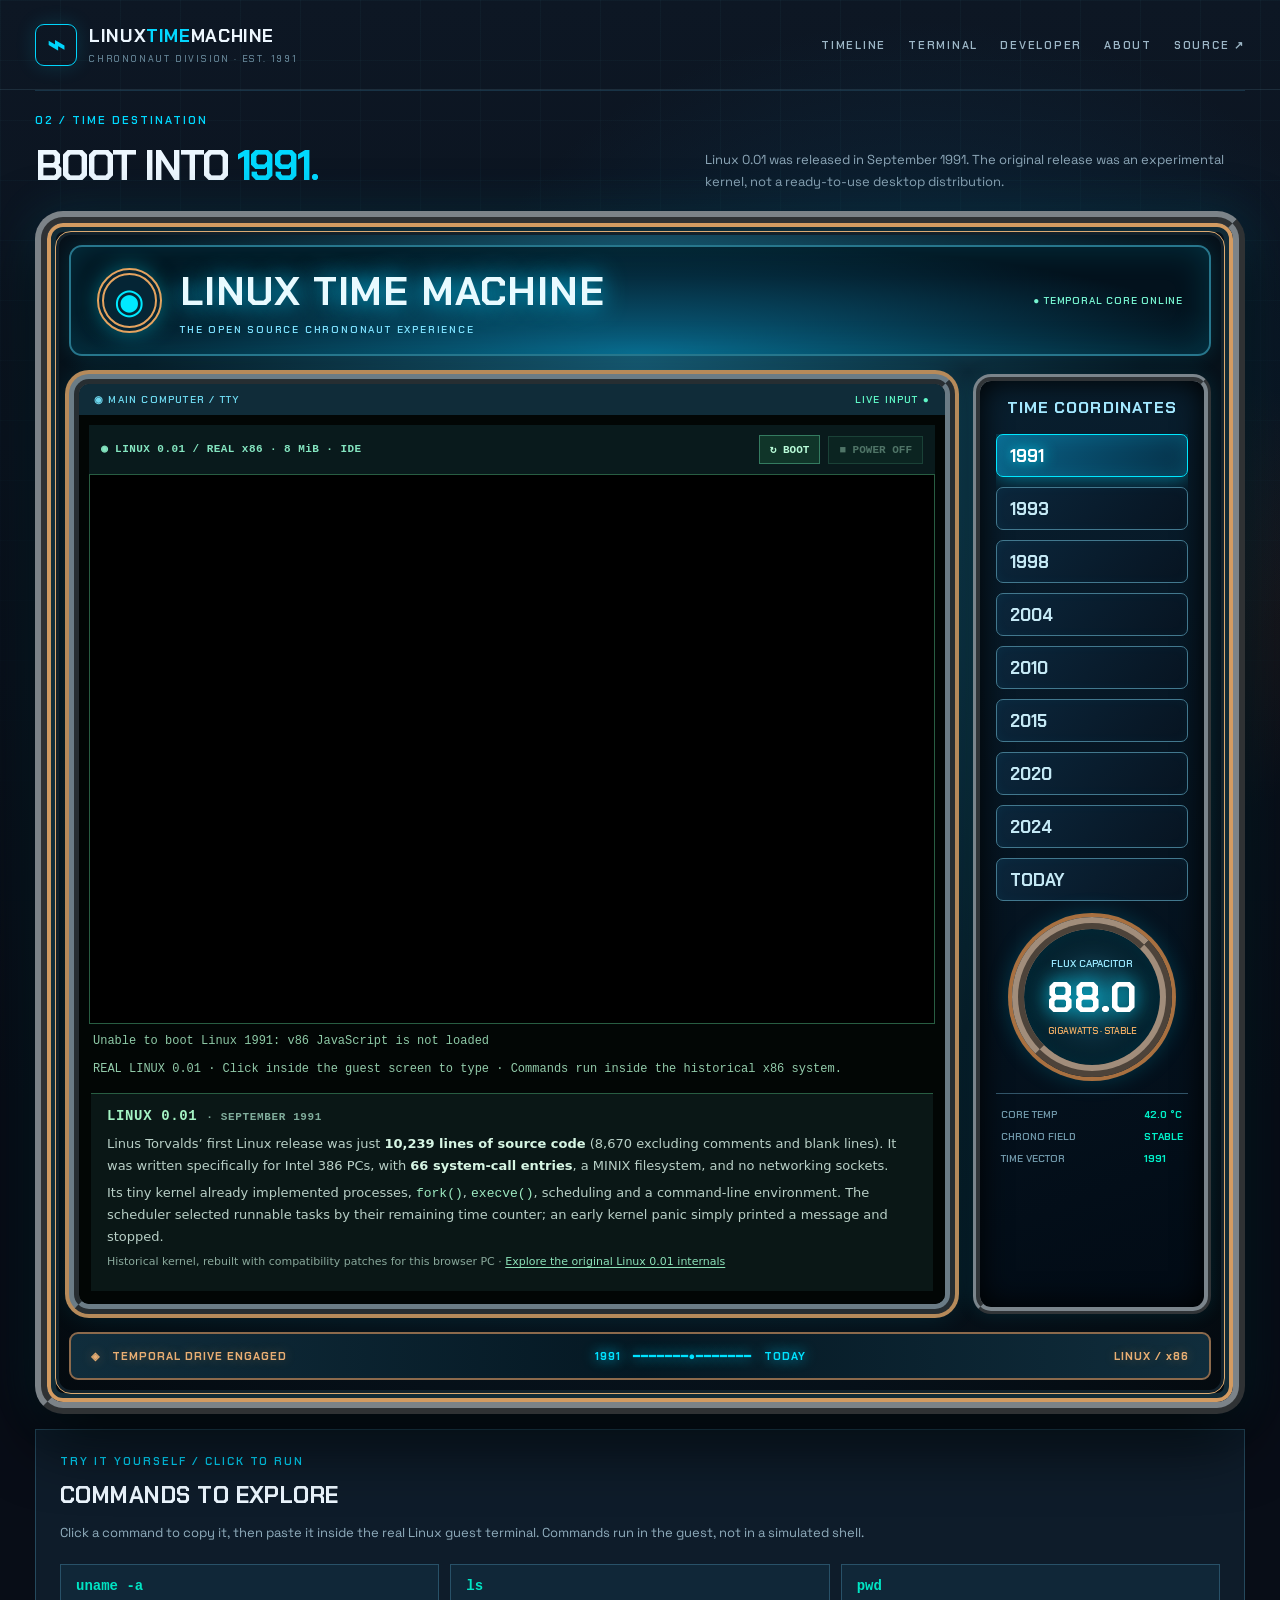
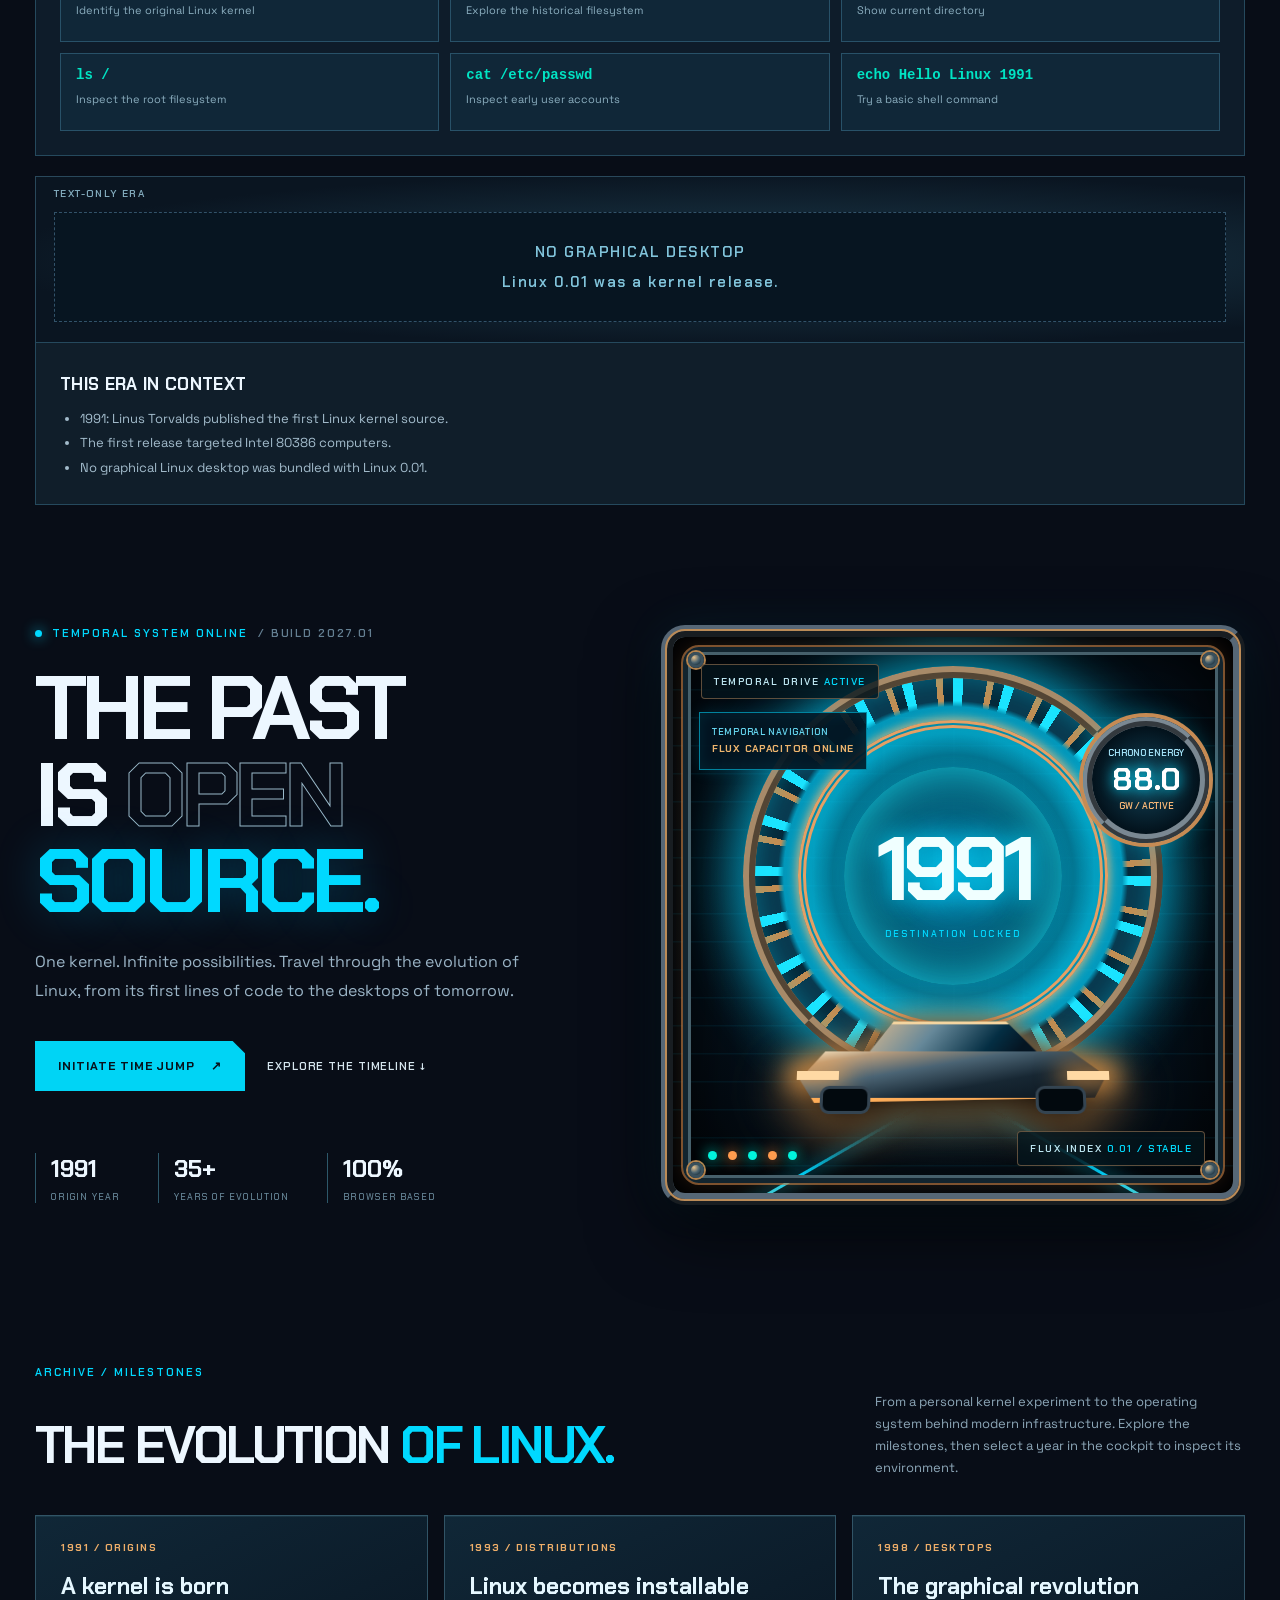
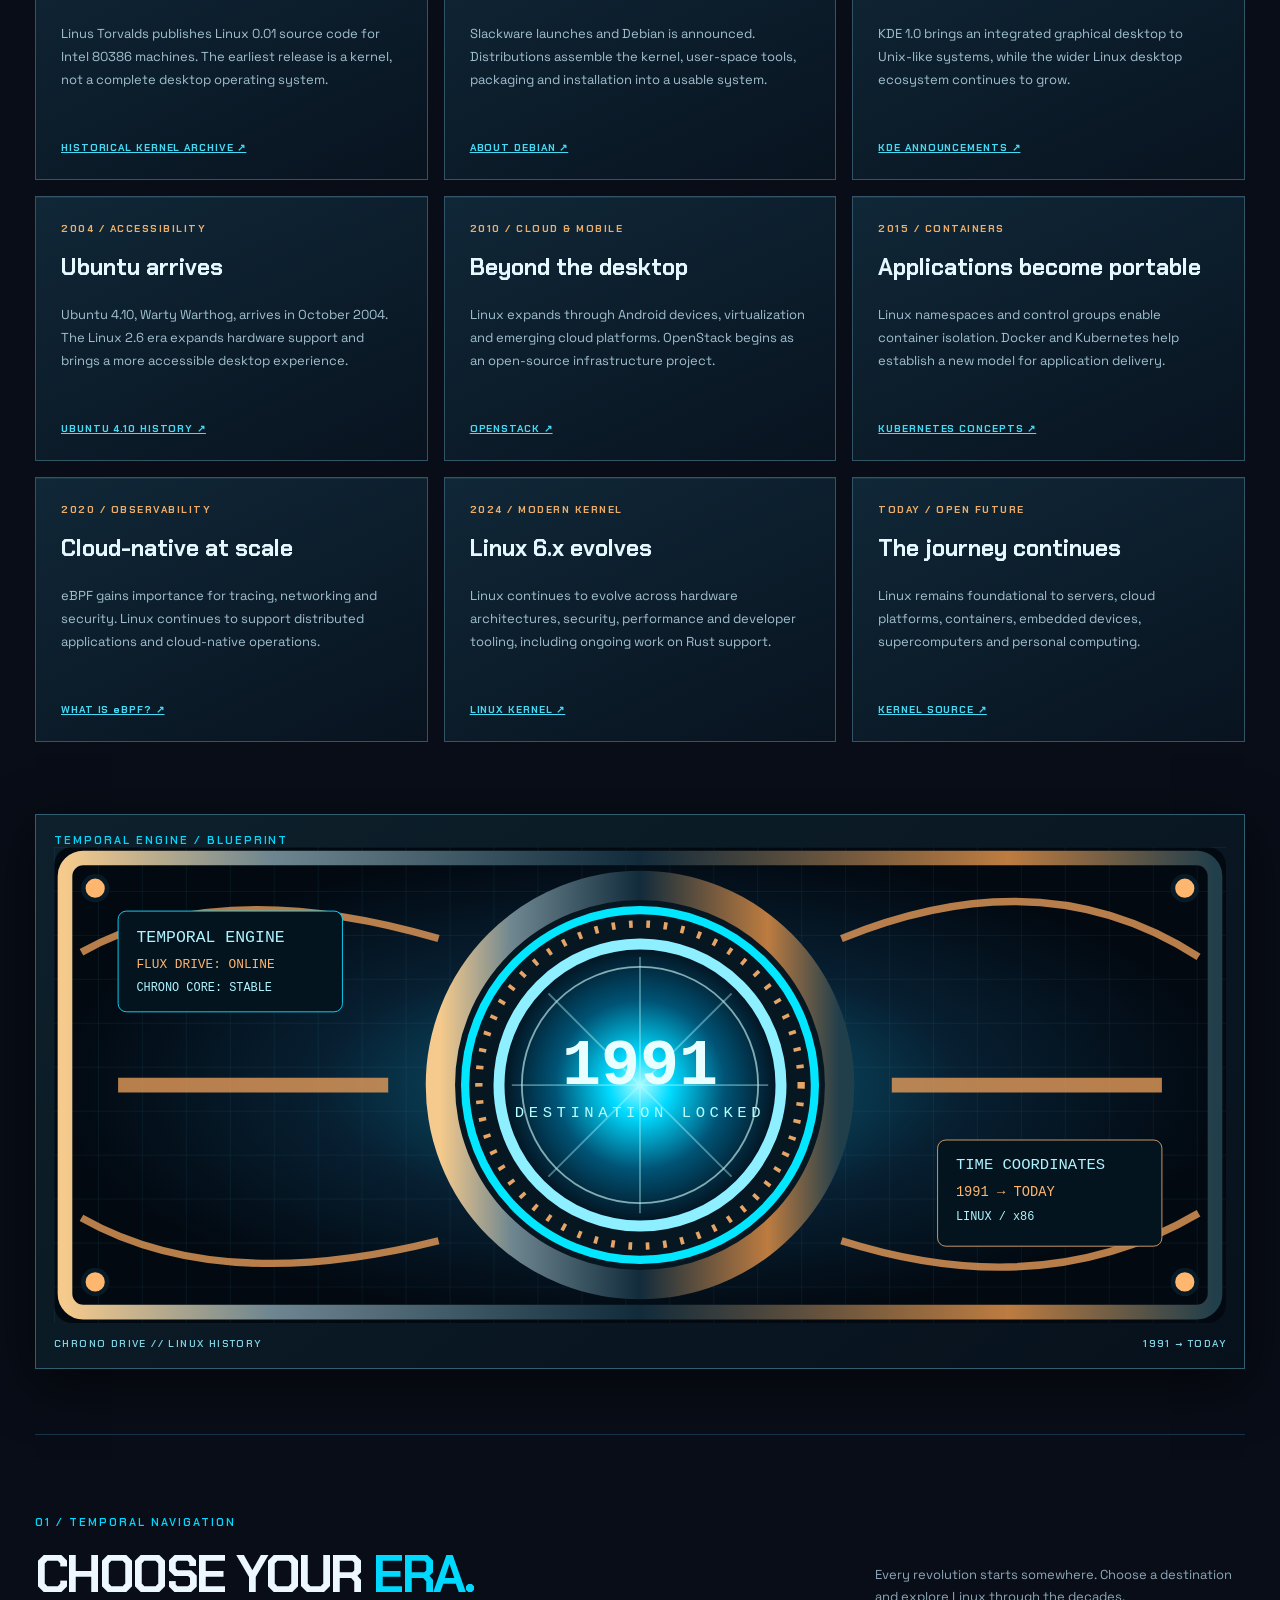
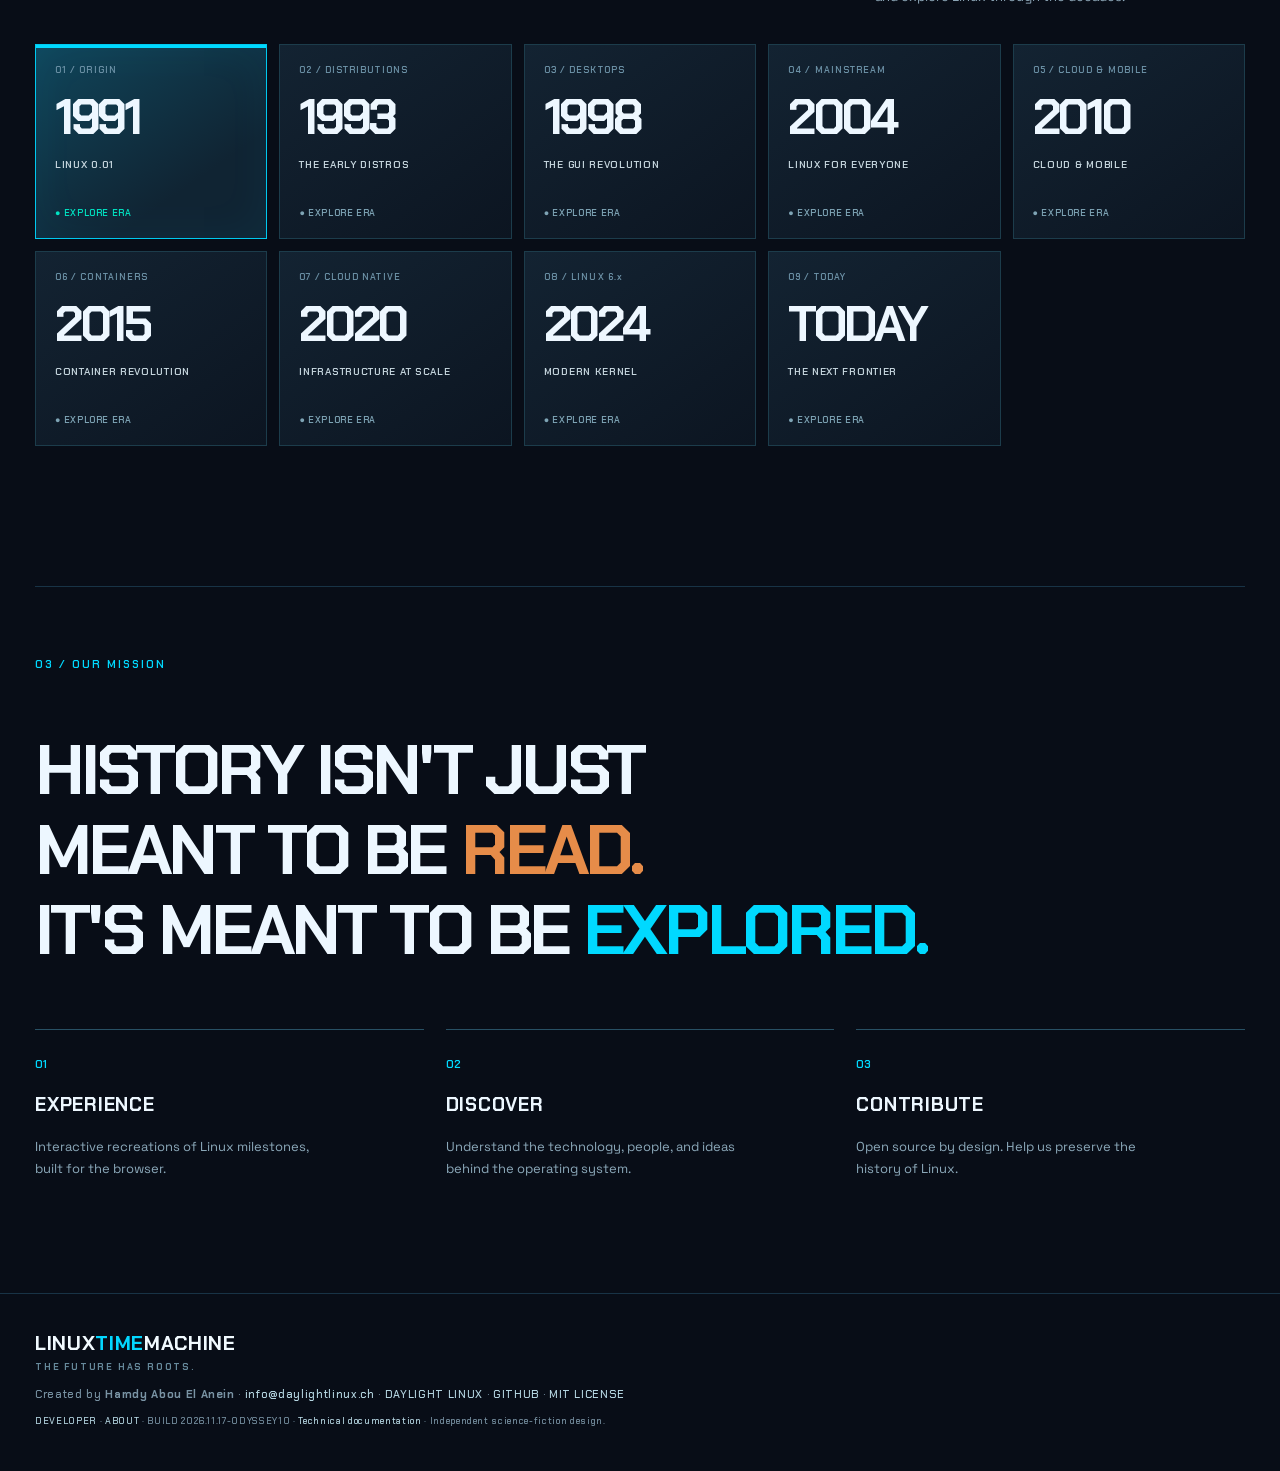
==== index.html @ 836715b8 "chore: invalidate cached v86 Ubuntu 2004 loader" ====
<!doctype html>
<html lang="en">
<head>
<meta charset="UTF-8"><meta name="viewport" content="width=device-width,initial-scale=1">
<meta name="theme-color" content="#080d17">
<meta name="description" content="Linux Time Machine: travel from 1991 to the future of Linux. An interactive retro-futuristic journey through Linux history, directly in your browser.">
<meta property="og:title" content="Linux Time Machine — Rewrite the Timeline">
<meta property="og:description" content="Set your coordinates to 1991. Explore the birth of Linux in an interactive time-travel experience.">
<meta property="og:type" content="website"><meta property="og:url" content="https://linuxtimemachine.org/">
<title>Linux Time Machine — Rewrite the Timeline</title>
<link rel="stylesheet" href="/style.css?v=20261118-kernelfacts1">
</head>
<body>
<div class="ambient" aria-hidden="true"></div>
<header class="site-header"><a class="brand" href="/" aria-label="Linux Time Machine home"><span class="brand-icon">⌁</span><span>LINUX<span class="brand-highlight">TIME</span>MACHINE<small>CHRONONAUT DIVISION · EST. 1991</small></span></a><nav class="header-links"><a href="#timeline">TIMELINE</a><a href="#terminal-section">TERMINAL</a><a href="/developer.html">DEVELOPER</a><a href="/about.html">ABOUT</a><a href="https://github.com/hamdyaea/linux-time-machine" target="_blank" rel="noopener noreferrer">SOURCE ↗</a></nav></header>
<main>
<section class="console-section console-featured" id="terminal-section" aria-labelledby="console-title"><div class="section-kicker">02 / TIME DESTINATION</div><div class="section-heading"><h2 id="console-title">BOOT INTO <em>1991.</em></h2><p id="console-description">Step into the earliest chapter of Linux. Explore the command line and learn how it all began.</p></div>
<div class="chrono-dashboard"><div class="chrono-banner"><span class="chrono-emblem">◉</span><div><strong>LINUX TIME MACHINE</strong><small>THE OPEN SOURCE CHRONONAUT EXPERIENCE</small></div><span class="chrono-power">● TEMPORAL CORE ONLINE</span></div><div class="chrono-side"><div class="chrono-side-title">TIME COORDINATES</div><div class="quick-years" aria-label="Select Linux year"><span>DESTINATION</span><button type="button" data-jump="1991" class="selected">1991</button><button type="button" data-jump="1993">1993</button><button type="button" data-jump="1998">1998</button><button type="button" data-jump="2004">2004</button><button type="button" data-jump="2010">2010</button><button type="button" data-jump="2015">2015</button><button type="button" data-jump="2020">2020</button><button type="button" data-jump="2024">2024</button><button type="button" data-jump="today">TODAY</button></div>
<div class="chrono-side-gauge"><span>FLUX CAPACITOR</span><strong>88.0</strong><small>GIGAWATTS · STABLE</small></div><div class="chrono-side-status"><span>CORE TEMP</span><b>42.0 °C</b><span>CHRONO FIELD</span><b>STABLE</b><span>TIME VECTOR</span><b id="chrono-vector">1991</b></div></div><div class="chrono-main"><div class="chrono-screen-label"><span>◉ MAIN COMPUTER / TTY</span><span>LIVE INPUT ●</span></div><div id="kernel-boot-panel" class="kernel-boot-panel" hidden><div><strong id="kernel-boot-title">HISTORICAL KERNEL BOOT</strong><p id="kernel-boot-detail">Checking browser PC availability…</p></div></div><div id="real-linux-home" class="real-linux-home"><div class="real-linux-toolbar"><span id="real-linux-guest-title">◉ LINUX 0.01 / REAL x86 · 8 MiB · IDE</span><div class="real-linux-controls"><button id="start" type="button">↻ BOOT</button><button id="stop" type="button" disabled>■ POWER OFF</button></div></div><div id="screen_container" class="real-linux-screen" tabindex="0" aria-label="Authentic Linux 0.01 computer display"><div></div><canvas style="display:none"></canvas></div><p id="status" class="real-linux-status" role="status">Initializing authentic Linux 0.01 computer…</p><p class="real-linux-hint" id="real-linux-hint">REAL LINUX 0.01 · Click inside the guest screen to type · Commands run inside the historical x86 system.</p><section class="linux001-facts" id="linux001-facts" aria-label="Linux 0.01 historical facts"><h3>LINUX 0.01 <span>· SEPTEMBER 1991</span></h3><p>Linus Torvalds’ first Linux release was just <strong>10,239 lines of source code</strong> (8,670 excluding comments and blank lines). It was written specifically for Intel 386 PCs, with <strong>66 system-call entries</strong>, a MINIX filesystem, and no networking sockets.</p><p>Its tiny kernel already implemented processes, <code>fork()</code>, <code>execve()</code>, scheduling and a command-line environment. The scheduler selected runnable tasks by their remaining time counter; an early kernel panic simply printed a message and stopped.</p><p class="linux001-facts-source">Historical kernel, rebuilt with compatibility patches for this browser PC · <a href="https://seiya.me/blog/reading-linux-v0.01" target="_blank" rel="noopener noreferrer">Explore the original Linux 0.01 internals</a></p></section><section class="linux001-facts" id="linux1993-facts" hidden aria-label="Linux 1993 historical facts"><h3>LINUX 0.99.12 <span>· AUGUST 1993</span></h3><p>By 1993, Linux had evolved far beyond its first 1991 release. <strong>Slackware 1.01</strong> bundled a practical Unix-like environment with shells, utilities, package installation and an early Linux distribution experience.</p><p>This machine boots a <strong>real Linux 0.99.12 kernel</strong> rebuilt for a modern toolchain, alongside a period Slackware disk image. The kernel and filesystem execute inside the browser’s x86 emulator—not in a simulated JavaScript shell.</p><p class="linux001-facts-source">Compatibility-patched historical kernel · <a href="https://github.com/freewilll/linux-evocation" target="_blank" rel="noopener noreferrer">Kernel port and build reference</a></p></section></div><div class="console-shell" id="console-shell" data-era="1991"><div class="console-top"><div class="console-lights" aria-hidden="true"><i></i><i></i><i></i></div><span id="console-identifier">CHRONO_TERMINAL // LINUX_0.01</span><button id="reset" type="button">↻ RESET SESSION</button></div><div class="console-meta"><span id="console-destination">DESTINATION: 1991</span><span>INTERFACE: HISTORICAL SHELL</span><span>STATUS: <b>CONNECTED</b></span></div>
<div id="terminal" class="terminal" role="region" aria-label="Linux terminal" tabindex="0"><div class="boot" id="boot-description" aria-live="off"></div><div id="output" role="log" aria-live="polite"></div><form id="shell" autocomplete="off" onsubmit="return false"><label id="prompt" for="command">visitor@linux1991:/$</label><input id="command" aria-label="Shell command" spellcheck="false" autocomplete="off" autocapitalize="off"></form></div>
<div class="console-footer"><span id="terminal-status">◉ tty1 · 80×25</span><span>↑↓ HISTORY &nbsp;·&nbsp; TAB COMPLETE &nbsp;·&nbsp; CTRL+L CLEAR</span></div></div>
</div><div class="chrono-bottom"><span>◈ &nbsp; TEMPORAL DRIVE ENGAGED</span><span>1991 &nbsp; ━━━━━━━●━━━━━━━ &nbsp; TODAY</span><span>LINUX / x86</span></div></div><div class="command-guide"><div class="section-kicker">TRY IT YOURSELF / CLICK TO RUN</div><h3>COMMANDS TO EXPLORE</h3><p>Select a command to run it in the terminal above. The commands and files change with each era.</p><div id="command-tips" class="command-tips"></div></div><div id="desktop-preview" class="desktop-preview" aria-label="Historical desktop environment"></div><div class="era-knowledge"><h3>THIS ERA IN CONTEXT</h3><ul id="era-facts"></ul></div></section>
<section class="hero" aria-labelledby="hero-title">
<div class="hero-copy"><div class="eyebrow"><span class="signal"></span> TEMPORAL SYSTEM ONLINE <span class="serial">/ BUILD 2027.01</span></div>
<h1 id="hero-title">THE PAST<br>IS <span class="outline-word">OPEN</span><br><span class="gradient-word">SOURCE.</span></h1>
<p>One kernel. Infinite possibilities. Travel through the evolution of Linux, from its first lines of code to the desktops of tomorrow.</p>
<div class="hero-actions"><a class="primary-action" href="#terminal-section">INITIATE TIME JUMP <span aria-hidden="true">↗</span></a><a class="secondary-action" href="#timeline">EXPLORE THE TIMELINE ↓</a></div>
<div class="hero-stats"><div><b>1991</b><span>ORIGIN YEAR</span></div><div><b>35+</b><span>YEARS OF EVOLUTION</span></div><div><b>100%</b><span>BROWSER BASED</span></div></div>
</div>
<div class="machine-scene" aria-label="Original futuristic time machine illustration with a glowing energy ring"><div class="cockpit-frame" aria-hidden="true"><span class="cockpit-bolt b1"></span><span class="cockpit-bolt b2"></span><span class="cockpit-bolt b3"></span><span class="cockpit-bolt b4"></span><div class="cockpit-radar">TEMPORAL NAVIGATION<br><strong>FLUX CAPACITOR ONLINE</strong></div><div class="cockpit-gauge"><span>CHRONO ENERGY</span><strong>88.0</strong><small>GW / ACTIVE</small></div><div class="cockpit-leds"><i></i><i></i><i></i><i></i><i></i></div></div>
<div class="scene-label top">TEMPORAL DRIVE <span>ACTIVE</span></div><div class="portal"><div class="portal-ring outer"></div><div class="portal-ring inner"></div><div class="portal-core"><span class="portal-year">1991</span><span class="portal-caption">DESTINATION LOCKED</span></div></div>
<div class="road road-left"></div><div class="road road-right"></div>
<div class="vehicle"><div class="vehicle-cabin"></div><div class="vehicle-body"></div><div class="vehicle-light left"></div><div class="vehicle-light right"></div><div class="wheel left"></div><div class="wheel right"></div></div>
<div class="scene-label bottom">FLUX INDEX <span>0.01 / STABLE</span></div>
</div>
</section>
<section class="history-archive" id="history-archive" aria-labelledby="archive-title"><div class="section-kicker">ARCHIVE / MILESTONES</div><div class="section-heading"><h2 id="archive-title">THE EVOLUTION <em>OF LINUX.</em></h2><p>From a personal kernel experiment to the operating system behind modern infrastructure. Explore the milestones, then select a year in the cockpit to inspect its environment.</p></div><div class="history-grid">
<article><span>1991 / ORIGINS</span><h3>A kernel is born</h3><p>Linus Torvalds publishes Linux 0.01 source code for Intel 80386 machines. The earliest release is a kernel, not a complete desktop operating system.</p><a href="https://www.kernel.org/pub/linux/kernel/Historic/">HISTORICAL KERNEL ARCHIVE ↗</a></article>
<article><span>1993 / DISTRIBUTIONS</span><h3>Linux becomes installable</h3><p>Slackware launches and Debian is announced. Distributions assemble the kernel, user-space tools, packaging and installation into a usable system.</p><a href="https://www.debian.org/intro/about">ABOUT DEBIAN ↗</a></article>
<article><span>1998 / DESKTOPS</span><h3>The graphical revolution</h3><p>KDE 1.0 brings an integrated graphical desktop to Unix-like systems, while the wider Linux desktop ecosystem continues to grow.</p><a href="https://kde.org/announcements/">KDE ANNOUNCEMENTS ↗</a></article>
<article><span>2004 / ACCESSIBILITY</span><h3>Ubuntu arrives</h3><p>Ubuntu 4.10, Warty Warthog, arrives in October 2004. The Linux 2.6 era expands hardware support and brings a more accessible desktop experience.</p><a href="https://wiki.ubuntu.com/WartyWarthog">UBUNTU 4.10 HISTORY ↗</a></article>
<article><span>2010 / CLOUD &amp; MOBILE</span><h3>Beyond the desktop</h3><p>Linux expands through Android devices, virtualization and emerging cloud platforms. OpenStack begins as an open-source infrastructure project.</p><a href="https://www.openstack.org/">OPENSTACK ↗</a></article>
<article><span>2015 / CONTAINERS</span><h3>Applications become portable</h3><p>Linux namespaces and control groups enable container isolation. Docker and Kubernetes help establish a new model for application delivery.</p><a href="https://kubernetes.io/docs/concepts/overview/">KUBERNETES CONCEPTS ↗</a></article>
<article><span>2020 / OBSERVABILITY</span><h3>Cloud-native at scale</h3><p>eBPF gains importance for tracing, networking and security. Linux continues to support distributed applications and cloud-native operations.</p><a href="https://ebpf.io/what-is-ebpf/">WHAT IS eBPF? ↗</a></article>
<article><span>2024 / MODERN KERNEL</span><h3>Linux 6.x evolves</h3><p>Linux continues to evolve across hardware architectures, security, performance and developer tooling, including ongoing work on Rust support.</p><a href="https://www.kernel.org/">LINUX KERNEL ↗</a></article>
<article><span>TODAY / OPEN FUTURE</span><h3>The journey continues</h3><p>Linux remains foundational to servers, cloud platforms, containers, embedded devices, supercomputers and personal computing.</p><a href="https://github.com/torvalds/linux">KERNEL SOURCE ↗</a></article>
</div></section>
<section class="temporal-gallery" aria-label="Temporal engine"><div class="section-kicker">TEMPORAL ENGINE / BLUEPRINT</div><img src="/assets/temporal-engine.svg" alt="Illustrated retro-futuristic time engine with glowing cyan portal, copper rings and Linux 1991 destination coordinates" loading="lazy" width="1280" height="520"><div class="temporal-gallery-caption"><span>CHRONO DRIVE // LINUX HISTORY</span><span>1991 → TODAY</span></div></section>
<section class="timeline-section" id="timeline" aria-labelledby="timeline-title"><div class="section-kicker">01 / TEMPORAL NAVIGATION</div><div class="section-heading"><h2 id="timeline-title">CHOOSE YOUR <em>ERA.</em></h2><p>Every revolution starts somewhere. Choose a destination and explore Linux through the decades.</p></div>
<div class="era-track" aria-label="Linux history eras">
<button type="button" class="era-card active" data-year="1991" aria-pressed="true"><span class="era-number">01 / ORIGIN</span><strong>1991</strong><span>LINUX 0.01</span><span class="era-state">● EXPLORE ERA</span></button>
<button type="button" class="era-card" data-year="1993" aria-pressed="false"><span class="era-number">02 / DISTRIBUTIONS</span><strong>1993</strong><span>THE EARLY DISTROS</span><span class="era-state">● EXPLORE ERA</span></button>
<button type="button" class="era-card" data-year="1998" aria-pressed="false"><span class="era-number">03 / DESKTOPS</span><strong>1998</strong><span>THE GUI REVOLUTION</span><span class="era-state">● EXPLORE ERA</span></button>
<button type="button" class="era-card" data-year="2004" aria-pressed="false"><span class="era-number">04 / MAINSTREAM</span><strong>2004</strong><span>LINUX FOR EVERYONE</span><span class="era-state">● EXPLORE ERA</span></button>
<button type="button" class="era-card" data-year="2010" aria-pressed="false"><span class="era-number">05 / CLOUD & MOBILE</span><strong>2010</strong><span>CLOUD & MOBILE</span><span class="era-state">● EXPLORE ERA</span></button>
<button type="button" class="era-card" data-year="2015" aria-pressed="false"><span class="era-number">06 / CONTAINERS</span><strong>2015</strong><span>CONTAINER REVOLUTION</span><span class="era-state">● EXPLORE ERA</span></button>
<button type="button" class="era-card" data-year="2020" aria-pressed="false"><span class="era-number">07 / CLOUD NATIVE</span><strong>2020</strong><span>INFRASTRUCTURE AT SCALE</span><span class="era-state">● EXPLORE ERA</span></button>
<button type="button" class="era-card" data-year="2024" aria-pressed="false"><span class="era-number">08 / LINUX 6.x</span><strong>2024</strong><span>MODERN KERNEL</span><span class="era-state">● EXPLORE ERA</span></button>
<button type="button" class="era-card" data-year="today" aria-pressed="false"><span class="era-number">09 / TODAY</span><strong>TODAY</strong><span>THE NEXT FRONTIER</span><span class="era-state">● EXPLORE ERA</span></button>
</div></section>
<section class="manifesto"><div class="section-kicker">03 / OUR MISSION</div><h2>HISTORY ISN'T JUST<br>MEANT TO BE <em>READ.</em><br>IT'S MEANT TO BE <span>EXPLORED.</span></h2><div class="manifesto-grid"><article><span>01</span><h3>EXPERIENCE</h3><p>Interactive recreations of Linux milestones, built for the browser.</p></article><article><span>02</span><h3>DISCOVER</h3><p>Understand the technology, people, and ideas behind the operating system.</p></article><article><span>03</span><h3>CONTRIBUTE</h3><p>Open source by design. Help us preserve the history of Linux.</p></article></div></section>
</main><footer><div class="footer-brand">LINUX<span>TIME</span>MACHINE <small>THE FUTURE HAS ROOTS.</small></div><div>Created by <strong>Hamdy Abou El Anein</strong> · <a href="mailto:info@daylightlinux.ch">info@daylightlinux.ch</a> · <a href="https://daylightlinux.ch">DAYLIGHT LINUX</a> · <a href="https://github.com/hamdyaea/linux-time-machine">GITHUB</a> · <a href="https://github.com/hamdyaea/linux-time-machine/blob/main/LICENSE">MIT LICENSE</a></div><small><a href="/developer.html">DEVELOPER</a> · <a href="/about.html">ABOUT</a> · BUILD 2026.11.17-ODYSSEY10 · <a href="https://github.com/hamdyaea/linux-time-machine#historical-accuracy">Technical documentation</a> · Independent science-fiction design.</small></footer>
<script type="module" src="/app.js?v=20261118-ubuntu2004-1"></script>
<script src="/vm-diagnostics.js?v=20261117-home-native2"></script><script src="/vendor/v86/libv86.js?v=20261117-home-native2"></script><script src="/vm.js?v=20261118-ubuntu2004-blob2"></script></body></html>
---- style.css ----
@import url('https://fonts.googleapis.com/css2?family=Chakra+Petch:wght@400;500;600;700&family=Space+Grotesk:wght@400;500;600;700&display=swap');
:root{color-scheme:dark;font-family:'Space Grotesk',Arial,sans-serif;background:#080d17;color:#edf7ff;scroll-behavior:smooth}*{box-sizing:border-box}body{margin:0;overflow-x:hidden}a{color:inherit}button,input{font:inherit}button{cursor:pointer}::selection{background:#00dcff;color:#07111b}.ambient{position:absolute;z-index:-1;inset:0 0 auto;height:1100px;background:radial-gradient(ellipse at 72% 35%,#0c486c65,transparent 36%),radial-gradient(ellipse at 80% 54%,#ef732522,transparent 30%),linear-gradient(180deg,#0d1724,#080d17);pointer-events:none}.ambient:after{content:"";position:absolute;inset:0;background-image:linear-gradient(#66d9ed09 1px,transparent 1px),linear-gradient(90deg,#66d9ed09 1px,transparent 1px);background-size:60px 60px;mask-image:linear-gradient(180deg,#000,transparent 90%)}.site-header{max-width:1300px;margin:auto;height:90px;padding:0 35px;display:flex;align-items:center;justify-content:space-between;border-bottom:1px solid #8bc9de21}.brand{display:flex;align-items:center;gap:12px;text-decoration:none;font:700 18px 'Chakra Petch',sans-serif;letter-spacing:.035em}.brand-highlight,.footer-brand span{color:#03d7ff}.brand small{display:block;color:#69899b;font:500 9px 'Chakra Petch',sans-serif;letter-spacing:.2em;margin-top:5px}.brand-icon{display:grid;place-items:center;width:42px;height:42px;border:1px solid #00d5fc;color:#00d5fc;border-radius:9px;font-size:30px;box-shadow:0 0 20px #00d9ff26}.header-links{display:flex;align-items:center;gap:34px}.header-links a{font:600 11px 'Chakra Petch',sans-serif;letter-spacing:.16em;text-decoration:none;color:#9db7c7}.header-links a:hover{color:#00d7ff}main{max-width:1300px;margin:auto;padding:0 35px}.hero{min-height:670px;display:grid;grid-template-columns:1fr 1fr;align-items:center;gap:30px;padding:80px 0 100px}.hero-copy{position:relative;z-index:2}.eyebrow,.section-kicker{font:600 11px 'Chakra Petch',sans-serif;letter-spacing:.18em;color:#00d9ff}.eyebrow{display:flex;align-items:center;gap:10px}.signal{width:7px;height:7px;background:#00d9ff;border-radius:50%;box-shadow:0 0 13px #00d9ff}.serial{color:#647f92}.hero h1{font:700 clamp(64px,7.1vw,110px)/.95 'Chakra Petch',sans-serif;letter-spacing:-.065em;margin:25px 0 24px}.outline-word{-webkit-text-stroke:1px #9ab9c9;color:transparent}.gradient-word{color:#00d9ff;text-shadow:0 0 45px #00bfff4a}.hero-copy>p{max-width:485px;color:#9bb4c6;font-size:16px;line-height:1.8}.hero-actions{display:flex;gap:22px;align-items:center;margin-top:35px;flex-wrap:wrap}.primary-action{background:#00d4f5;color:#07121b;text-decoration:none;padding:17px 23px;font:700 12px 'Chakra Petch',sans-serif;letter-spacing:.08em;box-shadow:0 0 35px #00d9ff33;clip-path:polygon(0 0,94% 0,100% 25%,100% 100%,0 100%)}.primary-action span{margin-left:12px}.primary-action:hover{background:#79edff}.secondary-action{color:#d6e6ef;text-decoration:none;font:600 11px 'Chakra Petch',sans-serif;letter-spacing:.08em}.secondary-action:hover{color:#00d9ff}.hero-stats{display:flex;gap:38px;margin-top:62px}.hero-stats div{display:flex;flex-direction:column;gap:7px;border-left:1px solid #2d586a;padding-left:15px}.hero-stats b{font:700 24px 'Chakra Petch',sans-serif}.hero-stats span{font:500 9px 'Chakra Petch',sans-serif;letter-spacing:.12em;color:#69899b}.machine-scene{height:540px;position:relative;isolation:isolate;overflow:hidden}.machine-scene:before{content:"";position:absolute;inset:6% 0 0;background:radial-gradient(ellipse at 50% 55%,#0a8cb32a,transparent 55%)}.scene-label{position:absolute;z-index:4;color:#719cb0;font:600 10px 'Chakra Petch',sans-serif;letter-spacing:.15em}.scene-label span{color:#03d9fc}.scene-label.top{top:20px;left:20px}.scene-label.bottom{bottom:20px;right:20px}.portal{position:absolute;width:min(440px,90%);aspect-ratio:1;left:50%;top:42%;transform:translate(-50%,-50%);border-radius:50%;filter:drop-shadow(0 0 36px #00c9ff66)}.portal-ring{position:absolute;inset:0;border-radius:50%;border:3px solid #00d9ff;box-shadow:0 0 15px #00d9ff,inset 0 0 35px #00d9ff77,0 0 75px #00d9ff44}.portal-ring.outer{background:repeating-conic-gradient(from 4deg,#00cfff 0deg 1deg,transparent 1deg 12deg);mask:radial-gradient(circle,transparent 61%,#000 63%,#000 65%,transparent 67%);animation:rotate 36s linear infinite}.portal-ring.inner{inset:10%;border:1px solid #5ee8ff88;background:radial-gradient(circle,#00b5f512 0%,#02283b6b 58%,transparent 68%);box-shadow:inset 0 0 70px #00b6ff30,0 0 30px #00b6ff33}.portal-core{position:absolute;inset:20%;display:flex;flex-direction:column;align-items:center;justify-content:center;background:radial-gradient(circle,#083b53aa,#02111a44 75%);border-radius:50%}.portal-year{font:700 clamp(66px,8vw,108px) 'Chakra Petch',sans-serif;letter-spacing:-.07em;color:#e5faff;text-shadow:0 0 35px #00cfff}.portal-caption{font:600 9px 'Chakra Petch',sans-serif;letter-spacing:.25em;color:#00d9ff}.road{position:absolute;z-index:0;bottom:-10%;height:38%;width:2px;background:linear-gradient(transparent,#ed7b37aa);transform-origin:bottom}.road-left{left:0;transform:rotate(60deg)}.road-right{right:0;transform:rotate(-60deg)}.vehicle{position:absolute;z-index:3;bottom:78px;left:50%;transform:translateX(-50%);width:320px;height:110px;filter:drop-shadow(0 0 18px #ed762c44)}.vehicle-body{position:absolute;bottom:25px;left:5%;width:90%;height:52px;background:linear-gradient(170deg,#c2c6bd 0%,#5e7480 24%,#172735 58%,#0d1925 100%);clip-path:polygon(8% 0,89% 0,100% 48%,96% 90%,5% 100%,0 55%);border-bottom:4px solid #ef8b42}.vehicle-cabin{position:absolute;bottom:62px;left:22%;width:57%;height:46px;background:linear-gradient(135deg,#95aab0,#1b384b 40%,#041522 70%);clip-path:polygon(18% 0,77% 0,100% 100%,0 100%);border-top:2px solid #b1bfc1}.vehicle-light{position:absolute;bottom:48px;width:42px;height:9px;background:#ffd9a4;box-shadow:0 0 23px 7px #ffa64a99;z-index:4}.vehicle-light.left{left:14px}.vehicle-light.right{right:14px}.wheel{position:absolute;bottom:14px;width:50px;height:28px;background:#02090e;border:3px solid #344451;border-radius:9px;z-index:4}.wheel.left{left:38px}.wheel.right{right:38px}@keyframes rotate{to{transform:rotate(360deg)}}.timeline-section,.console-section{padding:80px 0 40px;border-top:1px solid #183346}.section-heading{display:flex;justify-content:space-between;align-items:end;gap:25px;margin:12px 0 36px}.section-heading h2{font:700 clamp(34px,4vw,57px) 'Chakra Petch',sans-serif;letter-spacing:-.05em;margin:0}.section-heading h2 em{font-style:normal;color:#00d9ff}.section-heading p{color:#8da7b8;font-size:13px;line-height:1.7;max-width:370px;margin:0}.era-track{display:grid;grid-template-columns:repeat(5,1fr);gap:12px}.era-card{min-height:195px;border:1px solid #1c3c4b;background:linear-gradient(145deg,#132332,#0c1521);padding:19px;display:flex;flex-direction:column;gap:9px;position:relative;overflow:hidden}.era-card.active{border-color:#00c9ef;background:linear-gradient(145deg,#10465b,#102433 70%);box-shadow:inset 0 0 45px #00bfff0d}.era-card.active:before{content:"";position:absolute;left:0;right:0;top:0;height:3px;background:#00d9ff}.era-number{font:600 9px 'Chakra Petch',sans-serif;letter-spacing:.12em;color:#6c91a6}.era-card strong{font:700 49px 'Chakra Petch',sans-serif;letter-spacing:-.07em}.era-card>span:nth-of-type(2){font:600 10px 'Chakra Petch',sans-serif;letter-spacing:.07em;color:#c6d6de}.era-state{margin-top:auto;color:#718b9b;font:600 9px 'Chakra Petch',sans-serif;letter-spacing:.07em}.active .era-state{color:#00e4c3}.future{opacity:.72}.console-section{margin-top:85px}.console-shell{border:1px solid #31546a;background:#07121b;box-shadow:0 20px 80px #0008,0 0 50px #00a5ff10}.console-top{height:54px;background:#152738;border-bottom:1px solid #28495c;display:flex;align-items:center;justify-content:space-between;padding:0 20px;font:600 11px 'Chakra Petch',sans-serif;letter-spacing:.12em;color:#9bb8c7;gap:12px}.console-lights{display:flex;gap:7px}.console-lights i{width:9px;height:9px;background:#ff784e;border-radius:50%}.console-lights i:nth-child(2){background:#e6b650}.console-lights i:nth-child(3){background:#25ca91}.console-top button{border:1px solid #436579;background:#1b3444;color:#cde5ef;padding:8px 11px;font:600 10px 'Chakra Petch',sans-serif;letter-spacing:.07em}.console-top button:hover{background:#28526b}.console-meta,.console-footer{display:flex;justify-content:space-between;gap:12px;flex-wrap:wrap;padding:12px 23px;background:#0b1b27;border-bottom:1px solid #173746;color:#7193a7;font:600 10px 'Chakra Petch',sans-serif;letter-spacing:.07em}.console-meta b{color:#00e4c3}.console-footer{border-top:1px solid #173746;border-bottom:0}.terminal{height:400px;overflow:auto;padding:25px;font:13px/1.8 ui-monospace,SFMono-Regular,Consolas,monospace;white-space:pre-wrap;overflow-wrap:anywhere;cursor:text}.boot{color:#a8c6d2}.boot strong{color:#00e5c4}.line{color:#d5e8e7;white-space:pre-wrap}.entered{color:#00e3c2;margin-top:7px}#shell{display:flex;align-items:baseline;gap:9px;flex-wrap:wrap}#prompt{color:#00e3c2}#command{min-width:100px;flex:1;background:transparent;border:0;outline:none;color:#f4ffff;font:inherit;caret-color:#00e3c2}.accuracy{display:flex;gap:15px;align-items:start;margin:24px 0 35px;border-left:2px solid #d78b44;background:#1d2229;padding:17px 20px;color:#aabcc7;font-size:12px;line-height:1.8}.accuracy p{margin:0}.accuracy strong{color:#f0f6f9}.accuracy a{color:#00d9ff}.accuracy-icon{color:#f2a45b;font-size:19px}.manifesto{margin-top:100px;padding:70px 0 100px;border-top:1px solid #183346}.manifesto h2{font:700 clamp(36px,5.5vw,72px)/1.14 'Chakra Petch',sans-serif;letter-spacing:-.055em}.manifesto h2 em{font-style:normal;color:#e68c49}.manifesto h2 span{color:#00d9ff}.manifesto-grid{display:grid;grid-template-columns:repeat(3,1fr);gap:22px;margin-top:55px}.manifesto-grid article{border-top:1px solid #285064;padding-top:22px}.manifesto-grid article>span{font:600 11px 'Chakra Petch',sans-serif;color:#00d9ff}.manifesto-grid h3{font:700 19px 'Chakra Petch',sans-serif;letter-spacing:.04em}.manifesto-grid p{font-size:13px;color:#8ca9ba;line-height:1.7;max-width:300px}footer{border-top:1px solid #183346;max-width:1300px;margin:auto;padding:36px 35px 45px;display:flex;flex-direction:column;gap:14px;color:#7993a4;font:500 11px 'Chakra Petch',sans-serif;letter-spacing:.06em}footer a{color:#b7d8e4;text-decoration:none}.footer-brand{font-weight:700;font-size:20px;color:#f1faff}.footer-brand small{display:block;color:#66899b;font-size:9px;letter-spacing:.2em;margin-top:5px}@media(max-width:1050px){.hero{grid-template-columns:1fr;gap:0;padding-top:60px}.machine-scene{height:490px}.hero-copy{max-width:750px}.era-track{grid-template-columns:repeat(3,1fr)}}@media(max-width:650px){.site-header{height:75px;padding:0 18px}.brand{font-size:13px}.brand small{font-size:7px}.brand-icon{width:34px;height:34px}.header-links{gap:13px}.header-links a{font-size:9px}.header-links a:first-child,.header-links a:nth-child(2){display:none}main{padding:0 18px}.hero{padding:55px 0 55px;min-height:0}.hero h1{font-size:clamp(55px,13vw,85px)}.hero-copy>p{font-size:14px}.hero-stats{gap:16px;margin-top:40px}.hero-stats b{font-size:20px}.hero-stats span{font-size:8px}.machine-scene{height:370px}.portal{width:320px;max-width:100%}.portal-year{font-size:67px}.vehicle{transform:translateX(-50%) scale(.75);bottom:45px}.scene-label{font-size:8px}.section-heading{display:block}.section-heading p{margin-top:15px}.era-track{grid-template-columns:repeat(2,1fr)}.era-card{min-height:165px}.era-card strong{font-size:40px}.timeline-section,.console-section{padding-top:55px}.console-section{margin-top:55px}.console-top{font-size:9px;padding:0 10px}.console-meta,.console-footer{font-size:8px;padding:12px}.terminal{height:365px;padding:15px;font-size:11px}.manifesto{margin-top:60px}.manifesto-grid{grid-template-columns:1fr}.manifesto h2{font-size:37px}footer{padding:28px 18px}}@media(prefers-reduced-motion:reduce){*,*:before,*:after{animation:none!important;scroll-behavior:auto!important}}
/* Interactive timeline and original illustrative era environments */
.era-card{appearance:none;color:inherit;text-align:left;font:inherit;cursor:pointer;transition:transform .18s,border-color .18s,box-shadow .18s}
.era-card:hover,.era-card:focus-visible{transform:translateY(-4px);border-color:#00d9ff;outline-offset:3px}
.era-card.active{opacity:1}
.era-card .era-state{color:#7ea4b5}
.era-card.active .era-state{color:#00e4c3}
#boot-description{white-space:pre-wrap}
.desktop-preview{border:1px solid #29485b;border-bottom:0;background:radial-gradient(ellipse at 60% 50%,#1d3c4d,#0a1521 75%);padding:16px 18px 20px}
.preview-label{font:600 10px 'Chakra Petch',sans-serif;letter-spacing:.14em;color:#84adbf;margin-bottom:12px}
.preview-text{min-height:110px;display:grid;place-content:center;text-align:center;white-space:pre-line;color:#81c4db;font:600 15px/2 'Chakra Petch',sans-serif;letter-spacing:.1em;border:1px dashed #325269;background:#071521}
.desktop-scene{height:230px;max-width:720px;margin:auto;border:5px solid #203847;position:relative;overflow:hidden;background:linear-gradient(135deg,#245e91,#8ab4b7 60%,#183c6d)}
.desktop-1998{background:linear-gradient(135deg,#166879,#4caa9e 55%,#a6d4b7)}
.desktop-2004{background:linear-gradient(135deg,#693d85,#a65c42 55%,#e2a66c)}
.desktop-2026{background:radial-gradient(circle at 75% 25%,#6c78cc,#183457 48%,#0a1931)}
.desktop-bar{height:31px;padding:7px 12px;background:#10202cdd;color:#eaf7fc;font:600 11px 'Chakra Petch',sans-serif}
.desktop-window{position:absolute;top:60px;left:18%;width:64%;min-height:105px;background:#e9f1ef;color:#14242e;box-shadow:8px 10px 0 #06131a44}
.desktop-window-title{padding:8px 12px;background:#22546c;color:#fff;font:600 11px 'Chakra Petch',sans-serif}
.desktop-window-content{padding:18px;font:500 13px 'Space Grotesk',sans-serif}
.desktop-2004 .desktop-window-title{background:#6c3b4e}
.desktop-2026 .desktop-window{border-radius:10px;overflow:hidden;background:#172c45;color:#eaf5fa}
.desktop-2026 .desktop-window-title{background:#264968}
.command-guide{margin:24px 0 20px;padding:24px;border:1px solid #25495d;background:#0e1c2a}
.command-guide h3,.era-knowledge h3{font:700 23px 'Chakra Petch',sans-serif;letter-spacing:.02em;margin:12px 0}
.command-guide p{color:#90adbd;font-size:13px;line-height:1.7;margin:0 0 20px}
.command-tips{display:grid;grid-template-columns:repeat(3,1fr);gap:11px}
.command-tip{min-height:78px;text-align:left;padding:13px 15px;border:1px solid #285168;background:#102738;color:#c5dce6;display:flex;flex-direction:column;gap:9px;transition:background .2s,border-color .2s}
.command-tip:hover,.command-tip:focus-visible{background:#173b51;border-color:#00d9ff}
.command-tip code{font:700 14px ui-monospace,SFMono-Regular,Consolas,monospace;color:#00e5c4}
.command-tip span{font-size:11px;color:#8baebf}
.era-knowledge{padding:18px 24px 23px;border:1px solid #25495d;background:#101e2a}
.era-knowledge h3{font-size:17px}
.era-knowledge ul{padding-left:20px;margin:12px 0 0;color:#a3bccc;font-size:13px;line-height:1.9}
@media(max-width:750px){.command-tips{grid-template-columns:repeat(2,1fr)}}
@media(max-width:470px){.command-tips{grid-template-columns:1fr}.era-card{padding:13px}.desktop-window{left:9%;width:82%}}

/* Authentic-inspired monochrome console, visually isolated from the time-machine UI. */
.console-shell{--phosphor:#54f879;--dim:#248e43;--screen:#010302;background:#000;border:9px solid #151b19;border-radius:10px;box-shadow:inset 0 0 0 2px #344039,0 22px 60px #000b,0 0 40px #0cff3920;overflow:hidden}
.console-top{background:linear-gradient(#303630,#1b211c);border-bottom:2px solid #080b08;color:#c6d3c6;font:600 11px ui-monospace,monospace;height:42px}
.console-lights i{background:#576259!important;width:6px;height:6px;box-shadow:none}
.console-lights i:first-child{background:#ff7d53!important}
.console-top button{background:#18241a;border:1px solid #4a644f;color:#b6d3b9;font:600 10px ui-monospace,monospace}
.console-meta,.console-footer{background:#050b06;color:var(--dim);border-color:#14281b;font:11px ui-monospace,monospace;letter-spacing:0}
.console-meta b{color:var(--phosphor)}
.terminal{position:relative;background:var(--screen);color:var(--phosphor);height:490px;padding:22px 24px;font:15px/1.45 'Courier New',Courier,monospace;letter-spacing:.012em;text-shadow:0 0 5px #3df36b4f;isolation:isolate;scrollbar-color:#285c34 #000}
.terminal::before{content:"";pointer-events:none;position:sticky;display:block;top:-22px;height:0;z-index:5}
.terminal::after{content:"";pointer-events:none;position:absolute;inset:0;background:repeating-linear-gradient(to bottom,transparent 0,transparent 3px,#00000022 4px);opacity:.32;z-index:4}
.boot,.line,.entered,#prompt,#command{color:var(--phosphor)!important;text-shadow:0 0 5px #3df36b4f}
.boot{white-space:pre-wrap;margin-bottom:10px}
.line{min-height:1.45em}
.entered{margin-top:5px}
#shell{align-items:center;gap:8px}
#command{caret-color:var(--phosphor);font:inherit;letter-spacing:inherit}
#command::selection{background:var(--phosphor);color:#000}
#prompt{white-space:pre-wrap}
.console-shell[data-era="1991"]{--phosphor:#55ff70;--dim:#33844a}
.console-shell[data-era="1993"]{--phosphor:#66ef83;--dim:#3b9157}
.console-shell[data-era="1998"]{--phosphor:#78ff8b;--dim:#45985b}
.console-shell[data-era="2004"]{--phosphor:#8bff96;--dim:#4b9e5e}
.console-shell[data-era="2026"]{--phosphor:#a2ffb0;--dim:#509d67}
.console-shell[data-era="1991"] .console-top{background:linear-gradient(#242824,#101510)}
.console-shell[data-era="2004"] .console-top,.console-shell[data-era="2026"] .console-top{background:linear-gradient(#303b32,#1d2921)}
.console-shell.is-booting .terminal{animation:screen-wake .36s ease-out}
@keyframes screen-wake{0%{filter:brightness(2);transform:scaleY(.02)}45%{filter:brightness(1.5);transform:scaleY(1)}100%{filter:brightness(1);transform:scaleY(1)}}
@media(max-width:650px){.console-shell{border-width:5px}.terminal{font-size:12px;height:410px;padding:15px 12px}.console-meta,.console-footer{font-size:9px}.console-top{font-size:9px}}
@media(prefers-reduced-motion:reduce){.console-shell.is-booting .terminal{animation:none}}

/* First-screen destination console */
.console-featured{padding-top:22px;margin-top:0;scroll-margin-top:90px}
.console-featured .section-heading{margin-bottom:18px}
.console-featured .section-heading h2{font-size:clamp(28px,3.2vw,44px)}
.console-featured .section-heading p{max-width:540px}
.console-featured .terminal{height:390px}
.quick-years{display:flex;align-items:center;flex-wrap:wrap;gap:9px;margin:0 0 15px;padding:12px 14px;background:#091923;border:1px solid #2b4b5d}
.quick-years span{font:700 11px 'Chakra Petch',sans-serif;color:#8ab4c5;letter-spacing:.13em;margin-right:12px}
.quick-years button{border:1px solid #3b6070;background:#102532;color:#b2d6df;padding:9px 17px;cursor:pointer;font:700 13px 'Chakra Petch',sans-serif;transition:background .2s,color .2s,box-shadow .2s}
.quick-years button:hover,.quick-years button:focus-visible,.quick-years button.selected{background:#00d8c1;color:#051820;border-color:#00d8c1;box-shadow:0 0 17px #00d8c144}
.console-featured .command-guide{margin-top:15px}
.console-featured .desktop-preview{padding-top:10px}
@media(max-width:650px){.console-featured .terminal{height:340px}.quick-years button{padding:8px 11px}.quick-years span{width:100%}}

/* Temporal drive — mechanical cockpit redesign */
.machine-scene{min-height:580px;overflow:hidden;border-radius:24px;border:1px solid #3a6c79;background:radial-gradient(ellipse at 50% 45%,#095c7d70 0%,#071827 48%,#020811 85%);box-shadow:inset 0 0 90px #000,0 25px 70px #000a,0 0 45px #00caff15}
.machine-scene:after{content:"";position:absolute;inset:8px;pointer-events:none;border:2px solid #bd7a43aa;border-radius:18px;box-shadow:inset 0 0 0 5px #12242e,inset 0 0 0 8px #46606b,0 0 20px #e88b3a25}
.machine-scene .portal{top:43%;width:min(420px,82%);filter:drop-shadow(0 0 30px #03d6ff)}
.machine-scene .portal-ring.outer{border:12px ridge #a88b69;background:repeating-conic-gradient(#20e8ff 0 3deg,#0a2638 3deg 10deg,#de853b 10deg 12deg,#051320 12deg 15deg);mask:radial-gradient(circle,transparent 57%,#000 59%,#000 72%,transparent 74%);animation:rotate 18s linear infinite}
.machine-scene .portal-ring.inner{inset:13%;border:8px double #e4a065;box-shadow:inset 0 0 70px #00dbff80,0 0 45px #00c9ff8a,0 0 8px 2px #f4a95e}
.machine-scene .portal-core{inset:24%;background:radial-gradient(circle,#0879a6b8 0%,#022333cc 70%);box-shadow:inset 0 0 60px #14e4ff}
.machine-scene .portal-year{font-size:clamp(58px,7vw,94px);color:#f0ffff;text-shadow:0 0 25px #02d8ff}
.machine-scene .vehicle{bottom:65px;width:340px;transform:translateX(-50%) perspective(500px) rotateX(9deg);filter:drop-shadow(0 12px 20px #000) drop-shadow(0 0 12px #f0a65a)}
.machine-scene .vehicle-body{background:linear-gradient(170deg,#faf0d4 0%,#b89c7c 15%,#4b6474 38%,#172733 65%,#0a141d 100%);border-bottom:5px solid #ffae5a;box-shadow:0 0 24px #ff914955}
.machine-scene .vehicle-cabin{background:linear-gradient(130deg,#e3bd8e,#668899 35%,#042e43 65%,#051522 80%);border-top:3px solid #f4d5a0}
.machine-scene .road{height:50%;width:3px;background:linear-gradient(transparent,#00d6ff,#ffae55);box-shadow:0 0 18px #00d6ff}
.machine-scene .scene-label{z-index:6;background:#05151dc9;border:1px solid #af845b88;padding:10px 12px;border-radius:4px;color:#c0e9f4}
.machine-scene .scene-label.top{top:27px;left:28px}
.machine-scene .scene-label.bottom{bottom:27px;right:28px}
.machine-scene:before{background:repeating-linear-gradient(0deg,transparent 0 26px,#00c9ff10 27px 28px),radial-gradient(ellipse at 50% 46%,#0ed4ff40,transparent 65%);animation:temporal-pulse 4s ease-in-out infinite alternate}
@keyframes temporal-pulse{from{opacity:.65}to{opacity:1}}
.hero{gap:42px}
@media(max-width:650px){.machine-scene{min-height:390px;height:390px}.machine-scene .vehicle{transform:translateX(-50%) scale(.72);bottom:45px}.machine-scene .scene-label{padding:6px;font-size:8px}.machine-scene .portal{width:min(330px,90%)}}
@media(prefers-reduced-motion:reduce){.machine-scene:before,.machine-scene .portal-ring.outer{animation:none}}

/* Odyssey design system: machine instrumentation and editorial pages */
.machine-scene{background:radial-gradient(ellipse at 50% 45%,#08648a88 0%,#05121e 52%,#02070c 90%),repeating-linear-gradient(90deg,#122634 0 2px,transparent 2px 35px);border:12px ridge #566776;outline:2px solid #bb8b57;outline-offset:-6px}
.cockpit-frame{position:absolute;inset:0;z-index:5;pointer-events:none}
.cockpit-bolt{position:absolute;width:16px;height:16px;border-radius:50%;border:3px solid #394f5b;background:radial-gradient(circle at 30% 25%,#e8c18a,#4c6470 50%,#091b26);box-shadow:0 0 0 2px #b4824c}
.cockpit-bolt.b1{top:15px;left:15px}.cockpit-bolt.b2{top:15px;right:15px}.cockpit-bolt.b3{bottom:15px;left:15px}.cockpit-bolt.b4{bottom:15px;right:15px}
.cockpit-radar{position:absolute;top:75px;left:26px;max-width:170px;padding:12px;background:#031522ed;border:1px solid #00c9ee9c;box-shadow:0 0 15px #00c9ff26,inset 0 0 15px #00d9ff16;color:#66d7f1;font:600 9px/1.7 'Chakra Petch',sans-serif;letter-spacing:.08em}
.cockpit-radar strong{display:block;color:#eeb56e;font-size:10px}
.cockpit-gauge{position:absolute;top:80px;right:24px;display:flex;flex-direction:column;align-items:center;justify-content:center;width:126px;height:126px;border:9px ridge #7a8892;border-radius:50%;background:radial-gradient(circle,#13465c,#03131d 68%);box-shadow:0 0 0 4px #c68b54,0 0 26px #00dcff50;color:#a8eaff;text-align:center;font:600 9px 'Chakra Petch',sans-serif}
.cockpit-gauge strong{font-size:31px;color:#fff;text-shadow:0 0 13px #00dfff}.cockpit-gauge small{color:#ffbd79;font-size:9px}
.cockpit-leds{position:absolute;bottom:33px;left:35px;display:flex;gap:11px}.cockpit-leds i{width:9px;height:9px;border-radius:50%;background:#00f4dd;box-shadow:0 0 14px #00f4dd}.cockpit-leds i:nth-child(2n){background:#ff9c4e;box-shadow:0 0 14px #ff9c4e}
.profile-page{max-width:1200px}.profile-hero{position:relative;overflow:hidden;min-height:450px;margin:45px 0 50px;padding:75px clamp(25px,6vw,80px);border:1px solid #306b82;background:radial-gradient(circle at 90% 40%,#0879a866,transparent 40%),radial-gradient(circle at 70% 90%,#b16b2c33,transparent 35%),linear-gradient(145deg,#0d2433,#06101c 65%);box-shadow:inset 0 0 100px #0005,0 15px 55px #0007}
.profile-hero:after{content:"";position:absolute;right:-130px;top:-170px;width:520px;height:520px;border:30px double #00b9e53a;border-radius:50%;box-shadow:0 0 60px #00cfff44,inset 0 0 80px #00cfff44;pointer-events:none}
.profile-hero h1{position:relative;z-index:1;max-width:800px;font:700 clamp(42px,6vw,83px)/1.05 'Chakra Petch',sans-serif;letter-spacing:-.06em;margin:30px 0}.profile-hero h1 em{font-style:normal;color:#00d9ff}
.profile-hero p{position:relative;z-index:1;max-width:650px;color:#b0cbd7;font-size:16px;line-height:1.8}.profile-hero .profile-lead{font:700 22px 'Chakra Petch',sans-serif;color:#f2f9ff}.profile-actions{position:relative;z-index:1;display:flex;gap:24px;align-items:center;flex-wrap:wrap;margin-top:32px}
.profile-grid{display:grid;grid-template-columns:repeat(2,minmax(0,1fr));gap:18px;margin:0 0 45px}.profile-grid article{padding:32px;background:linear-gradient(150deg,#112a39,#0b1722);border:1px solid #2d5367;min-height:190px}.profile-grid article>span{font:600 11px 'Chakra Petch',sans-serif;letter-spacing:.14em;color:#00d9ff}.profile-grid h2,.profile-panel h2{font:700 26px 'Chakra Petch',sans-serif}.profile-grid p,.profile-panel p{color:#9eb9c7;line-height:1.8;font-size:14px}.profile-panel{padding:42px;border:1px solid #805b40;background:linear-gradient(130deg,#102331,#141a24);margin:0 0 100px}.profile-panel a{color:#4de1ff}.header-links{gap:22px}
@media(max-width:800px){.cockpit-radar{display:none}.cockpit-gauge{width:90px;height:90px;right:12px;top:55px}.cockpit-gauge strong{font-size:22px}.profile-grid{grid-template-columns:1fr}.header-links{gap:12px}.header-links a{font-size:9px}}
@media(max-width:650px){.profile-hero{padding:45px 22px;min-height:0}.profile-hero h1{font-size:42px}.profile-panel{padding:24px}.header-links a[href="/about.html"]{display:none}.machine-scene{border-width:7px}.cockpit-gauge{transform:scale(.7);transform-origin:top right}}

.temporal-gallery{margin:20px 0 65px;padding:18px;background:linear-gradient(145deg,#0d202b,#07111c);border:1px solid #315e70;box-shadow:0 15px 50px #0009}.temporal-gallery img{display:block;width:100%;height:auto;margin-top:16px;border:1px solid #356070;border-radius:9px}.temporal-gallery-caption{display:flex;justify-content:space-between;gap:10px;flex-wrap:wrap;margin-top:14px;font:600 10px 'Chakra Petch',sans-serif;letter-spacing:.14em;color:#7fd5e7}

/* CHRONODECK 11 — interactive cockpit inspired by the approved concept artwork */
.chrono-dashboard{position:relative;display:grid;grid-template-columns:minmax(0,1fr) 238px;grid-template-rows:auto minmax(0,1fr) auto;column-gap:18px;padding:22px;background:radial-gradient(ellipse at 50% 10%,#164f66,#07131d 60%,#040a0f),repeating-linear-gradient(90deg,#a676401a 0 2px,transparent 2px 24px);border:12px ridge #7c8388;border-radius:28px;box-shadow:inset 0 0 0 4px #d39b61,inset 0 0 0 9px #122b36,0 25px 65px #000c,0 0 45px #03ccff28;isolation:isolate}
.chrono-dashboard:before{content:"";position:absolute;inset:8px;border:1px solid #dcab72;border-radius:16px;pointer-events:none;z-index:3;box-shadow:inset 0 0 0 3px #12212b}
.chrono-banner{grid-column:1/-1;display:flex;align-items:center;gap:18px;min-height:110px;padding:18px 26px;margin-bottom:18px;border:2px solid #27768c;border-radius:13px;background:radial-gradient(ellipse at 50% 100%,#096486,#03121d 75%);box-shadow:inset 0 0 35px #05d9ff2a,0 0 20px #00d9ff22}
.chrono-emblem{display:grid;place-items:center;flex:0 0 65px;width:65px;height:65px;border:7px double #e5a35f;border-radius:50%;background:#052535;color:#00e9ff;font-size:35px;box-shadow:0 0 22px #00e9ff6b}
.chrono-banner strong{display:block;color:#e8faff;text-shadow:0 0 24px #00cfff;font:700 clamp(22px,3.2vw,40px) 'Chakra Petch',sans-serif;letter-spacing:.02em}
.chrono-banner small{display:block;margin-top:6px;color:#7de2ff;font:600 10px 'Chakra Petch',sans-serif;letter-spacing:.18em}
.chrono-power{margin-left:auto;white-space:nowrap;color:#77f5d1;font:600 10px 'Chakra Petch',sans-serif;letter-spacing:.08em}
.chrono-side{grid-column:2;grid-row:2;display:flex;flex-direction:column;gap:16px;padding:16px;border:7px ridge #7b858c;border-radius:18px;background:linear-gradient(160deg,#091f2f,#020b15);box-shadow:inset 0 0 30px #000,0 0 20px #00dfff1a}
.chrono-side-title{text-align:center;color:#a3e8ff;font:700 16px 'Chakra Petch',sans-serif;letter-spacing:.07em}
.chrono-side .quick-years{display:flex;flex-direction:column;gap:10px;margin:0;padding:0;background:none;border:0}
.chrono-side .quick-years>span{display:none}
.chrono-side .quick-years button{display:block;width:100%;min-height:54px;text-align:left;padding:10px 14px;background:linear-gradient(130deg,#0b263b,#071421);border:1px solid #42788e;border-radius:7px;color:#c5e9f5;font:700 20px 'Chakra Petch',sans-serif;box-shadow:inset 0 0 12px #03ccff0a;transition:box-shadow .2s,border-color .2s,transform .2s}
.chrono-side .quick-years button:hover{border-color:#0be3ff;transform:translateX(-3px)}
.chrono-side .quick-years button.selected{color:#fff;border-color:#00e8ff;background:linear-gradient(130deg,#0b6288,#063047);box-shadow:0 0 19px #00d9ff88,inset 0 0 20px #00d9ff2b;text-shadow:0 0 13px #00e8ff}
.chrono-side-gauge{display:flex;flex-direction:column;align-items:center;justify-content:center;align-self:center;width:160px;height:160px;border:12px ridge #a18d7b;border-radius:50%;background:radial-gradient(circle,#14536a,#021019 73%);box-shadow:0 0 0 4px #a87040,inset 0 0 24px #00cfff33,0 0 24px #00d9ff44;font:600 10px 'Chakra Petch',sans-serif;color:#9ce9ff;text-align:center}
.chrono-side-gauge strong{font-size:42px;color:#fff;text-shadow:0 0 20px #00dfff}.chrono-side-gauge small{font-size:9px;color:#f0ae65}
.chrono-side-status{display:grid;grid-template-columns:1fr auto;gap:9px;padding:14px 5px;border-top:1px solid #315468;font:600 10px 'Chakra Petch',sans-serif;color:#7098aa}.chrono-side-status b{color:#00efc8}
.chrono-main{grid-column:1;grid-row:2;min-width:0;border:10px ridge #6b7c86;border-radius:20px;background:#02070b;box-shadow:0 0 0 4px #b68a5a,0 0 28px #00dfff22,inset 0 0 40px #000;overflow:hidden}
.chrono-screen-label{display:flex;justify-content:space-between;gap:12px;padding:9px 15px;background:#102c39;color:#6ed9f0;font:600 10px 'Chakra Petch',sans-serif;letter-spacing:.12em}
.chrono-screen-label span:last-child{color:#5ff7c7}
.chrono-main .console-shell{border:0;border-radius:0;background:#000;box-shadow:none}
.chrono-main .console-top{background:#0b1a21;border-bottom-color:#244c55}
.chrono-main .console-meta,.chrono-main .console-footer{background:#06151a}
.chrono-main .terminal{min-height:390px;height:clamp(390px,40vw,500px);background:radial-gradient(ellipse at center,#031911,#000 78%);color:#aaffb7;text-shadow:0 0 5px #00ef8d35;font-size:14px;line-height:1.65;white-space:pre-wrap;position:relative}
.chrono-main .terminal:before{content:"";position:sticky;display:block;pointer-events:none;inset:0;height:0}
.chrono-main .boot{color:#80e2b3}.chrono-main #prompt,.chrono-main .entered{color:#4bff96}.chrono-main #command{color:#d7ffea;caret-color:#00ff8c}.chrono-main .line{color:#b6efce}
.chrono-bottom{grid-column:1/-1;display:flex;justify-content:space-between;align-items:center;gap:12px;flex-wrap:wrap;margin-top:18px;padding:15px 20px;background:linear-gradient(90deg,#102d3c,#051823,#102d3c);border:2px solid #8c6a4c;border-radius:9px;color:#e8ae73;font:700 11px 'Chakra Petch',sans-serif;letter-spacing:.09em;text-shadow:0 0 12px #ff9d4e55}
.chrono-bottom span:nth-child(2){color:#00e2ff;text-shadow:0 0 13px #00cfff}
@media(max-width:900px){.chrono-dashboard{grid-template-columns:minmax(0,1fr);padding:15px}.chrono-main{grid-column:1;grid-row:2}.chrono-side{grid-column:1;grid-row:3;margin-top:18px}.chrono-side .quick-years{display:grid;grid-template-columns:repeat(5,minmax(0,1fr));gap:6px}.chrono-side .quick-years button{text-align:center;font-size:clamp(12px,2.3vw,18px);min-height:48px;padding:8px 3px}.chrono-side-gauge,.chrono-side-status{display:none}.chrono-bottom{grid-row:4}.chrono-power{display:none}}
@media(max-width:650px){.chrono-dashboard{border-width:6px;border-radius:17px;padding:10px}.chrono-banner{min-height:75px;padding:10px;gap:10px}.chrono-emblem{width:43px;height:43px;flex-basis:43px;font-size:24px;border-width:4px}.chrono-banner strong{font-size:clamp(17px,4vw,25px)}.chrono-banner small{font-size:7px}.chrono-main{border-width:5px}.chrono-main .terminal{min-height:330px;height:360px;font-size:12px}.chrono-screen-label{font-size:8px}.chrono-side{padding:10px;border-width:4px}.chrono-bottom{font-size:8px;padding:12px}.chrono-bottom span:nth-child(2){display:none}}

/* Nine eras: horizontally navigable cockpit controls, readable at every width */
.chrono-side .quick-years{max-height:510px;overflow-y:auto;scrollbar-width:thin;scrollbar-color:#2685a0 #07131b}
.chrono-side .quick-years button{min-height:43px;font-size:17px;padding:7px 13px;flex-shrink:0}
.era-track{overflow-x:auto;scrollbar-width:thin;scrollbar-color:#227c99 #091924}
@media(max-width:900px){.chrono-side .quick-years{display:flex;flex-direction:row;overflow-x:auto;overflow-y:hidden;max-height:none;padding:5px}.chrono-side .quick-years button{min-width:76px;width:auto;min-height:45px;padding:7px 10px;font-size:14px}}

.history-archive{margin:60px 0 72px}.history-grid{display:grid;grid-template-columns:repeat(3,minmax(0,1fr));gap:16px}.history-grid article{display:flex;flex-direction:column;min-height:265px;padding:25px;border:1px solid #315466;background:linear-gradient(155deg,#102737,#08131f);box-shadow:inset 0 1px #4b87922b;transition:border-color .2s,transform .2s}.history-grid article:hover{border-color:#03c7f2;transform:translateY(-3px)}.history-grid article>span{font:700 10px 'Chakra Petch',sans-serif;color:#eeae69;letter-spacing:.15em}.history-grid h3{font:700 23px 'Chakra Petch',sans-serif;margin:17px 0 9px;color:#e5f7ff}.history-grid p{font-size:13px;line-height:1.75;color:#a1c0cf;flex:1}.history-grid a{font:700 10px 'Chakra Petch',sans-serif;color:#46dbf5;letter-spacing:.09em;margin-top:18px}.history-grid a:hover{color:#fff}@media(max-width:900px){.history-grid{grid-template-columns:repeat(2,minmax(0,1fr))}}@media(max-width:600px){.history-grid{grid-template-columns:1fr}.history-grid article{min-height:0}}

.kernel-boot-panel{display:flex;justify-content:space-between;align-items:center;gap:18px;flex-wrap:wrap;padding:15px 18px;background:linear-gradient(110deg,#123348,#061a24);border-bottom:1px solid #34778a;color:#c2e8f5}.kernel-boot-panel[hidden]{display:none}.kernel-boot-panel strong{font:700 12px 'Chakra Petch',sans-serif;color:#7de6ff;letter-spacing:.09em}.kernel-boot-panel p{margin:5px 0 0;max-width:580px;font:12px/1.5 monospace;color:#a6c3cf}.kernel-boot-panel a{display:inline-flex;padding:11px 15px;border:1px solid #00cbe5;background:#063c50;color:#e6ffff;font:700 11px 'Chakra Petch',sans-serif;letter-spacing:.04em;text-decoration:none}.kernel-boot-panel a:hover{background:#086582}.kernel-boot-panel a[hidden]{display:none}

/* Real 1991 PC occupies the main cockpit; other eras retain their educational shell. */
.real-linux-home{background:#020605;padding:10px;min-width:0}
.real-linux-home[hidden],.chrono-main .console-shell[hidden]{display:none!important}
.real-linux-home iframe{display:block;width:100%;height:clamp(510px,53vw,760px);border:1px solid #285d42;background:#000}
.real-linux-hint{margin:10px 4px 4px;color:#92cbaa;font:12px/1.6 monospace}
.real-linux-hint a{color:#68e4b0}
@media(max-width:650px){.real-linux-home{padding:4px}.real-linux-home iframe{height:540px}}

/* Native v86 guest on the homepage: no nested vm.html interface. */
.real-linux-toolbar{display:flex;justify-content:space-between;align-items:center;flex-wrap:wrap;gap:10px;padding:10px 12px;background:#091a1c;color:#84e5c0;font:700 11px/1.5 monospace;letter-spacing:.04em}
.real-linux-controls{display:flex;align-items:center;flex-wrap:wrap;gap:8px}
.real-linux-controls button,.real-linux-controls a{border:1px solid #347b60;background:#103529;color:#b8fbd8;padding:7px 10px;font:700 11px monospace;cursor:pointer;text-decoration:none}
.real-linux-controls button:disabled{opacity:.4;cursor:not-allowed}
.real-linux-screen{position:relative;min-height:440px;height:clamp(440px,43vw,620px);background:#000;color:#c5e6d5;border:1px solid #285d42;overflow:auto;outline:0;font:15px/1.25 monospace}
.real-linux-screen canvas{max-width:100%;height:auto}
.real-linux-screen>div{white-space:pre}
.real-linux-status{margin:8px 4px;color:#8ecaa7;font:12px/1.5 monospace;white-space:pre-wrap}
@media(max-width:650px){.real-linux-screen{min-height:360px;height:430px}.real-linux-toolbar{font-size:10px}}

/* Concise, source-backed historical context for the real 1991 guest. */
.linux001-facts{margin:13px 2px 3px;padding:13px 16px;border-top:1px solid #285d42;background:#0a1716;color:#b8cfc6;font:13px/1.65 system-ui,sans-serif}
.linux001-facts h3{margin:0 0 7px;color:#a4f3c3;font:700 14px/1.4 monospace;letter-spacing:.045em}
.linux001-facts h3 span{font-size:11px;color:#80ac9b}
.linux001-facts p{margin:6px 0}
.linux001-facts strong{color:#d7f6e4}
.linux001-facts code{color:#9deac1}
.linux001-facts-source{font-size:11px;color:#89a89b}
.linux001-facts-source a{color:#8ce2b8;text-decoration:underline;text-underline-offset:2px}

.temporal-gallery .temporal-engine-live{display:block;width:100%;height:auto;max-width:100%;}
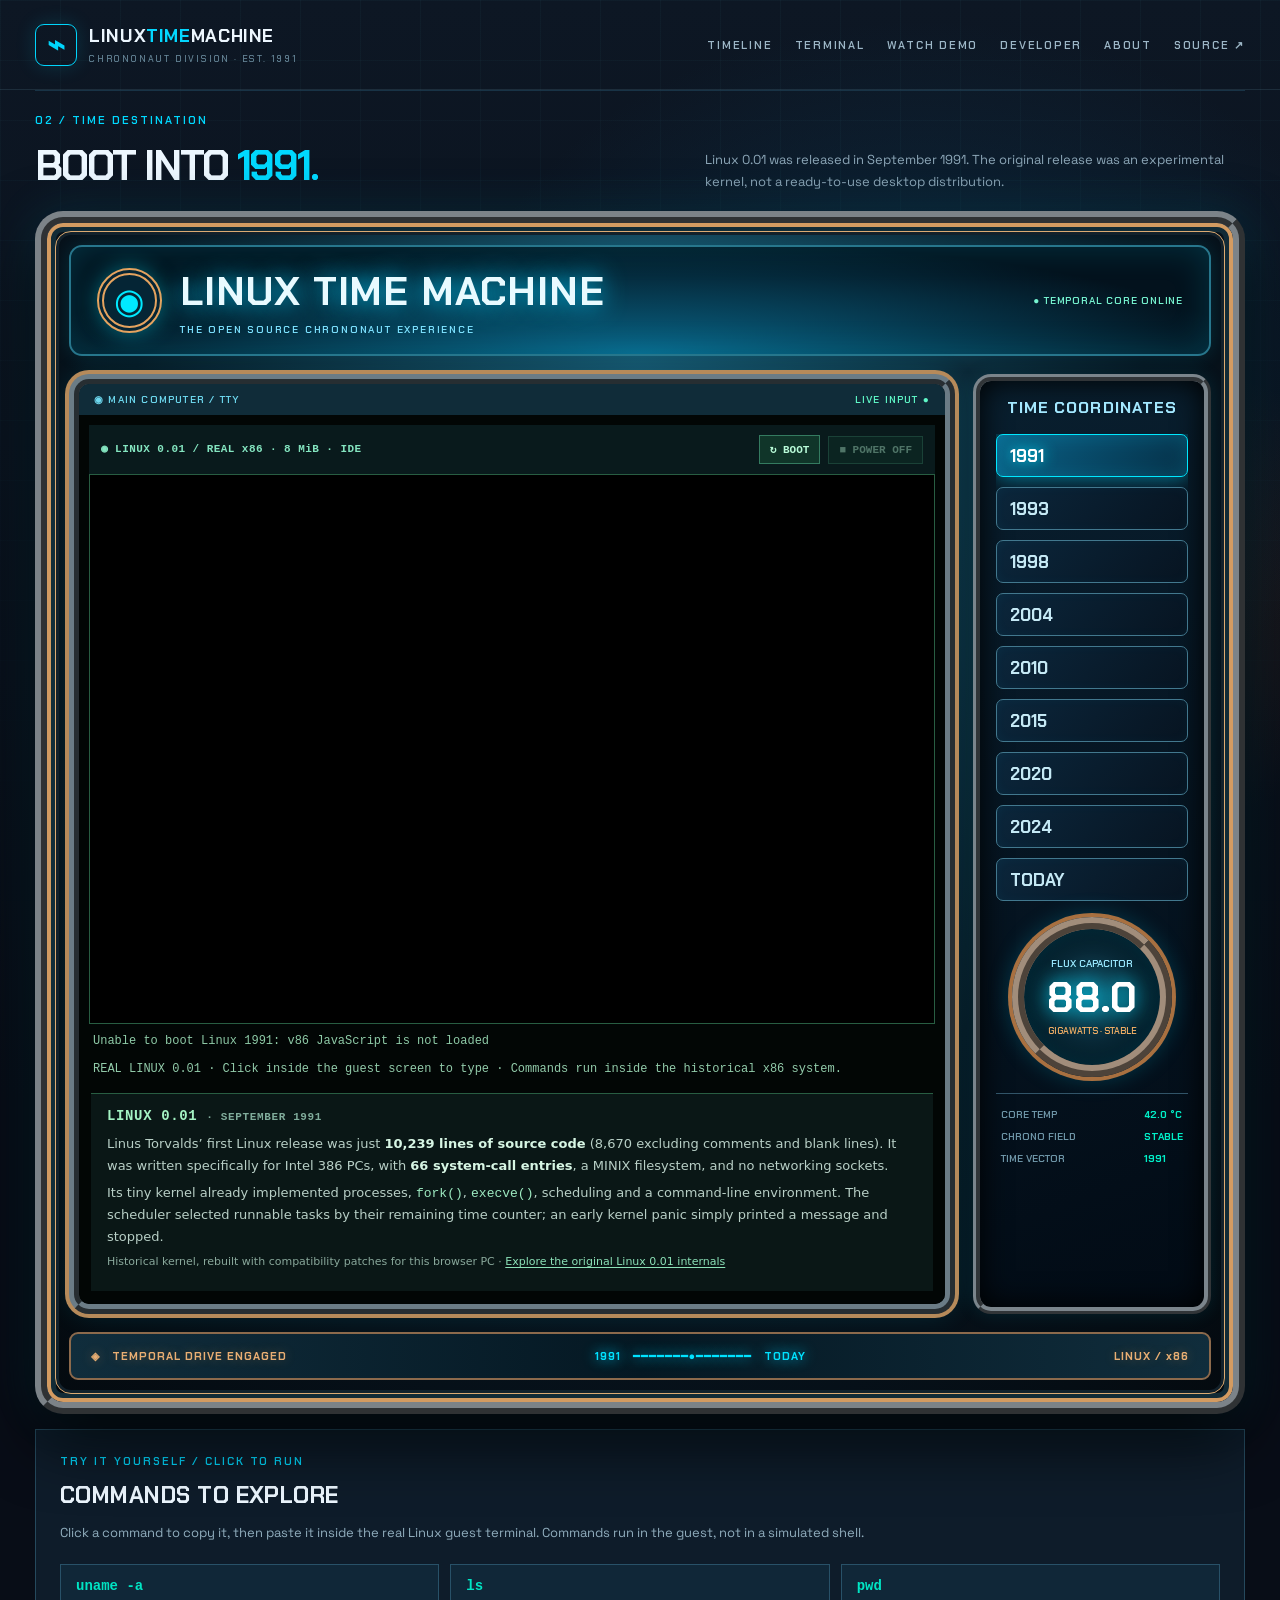
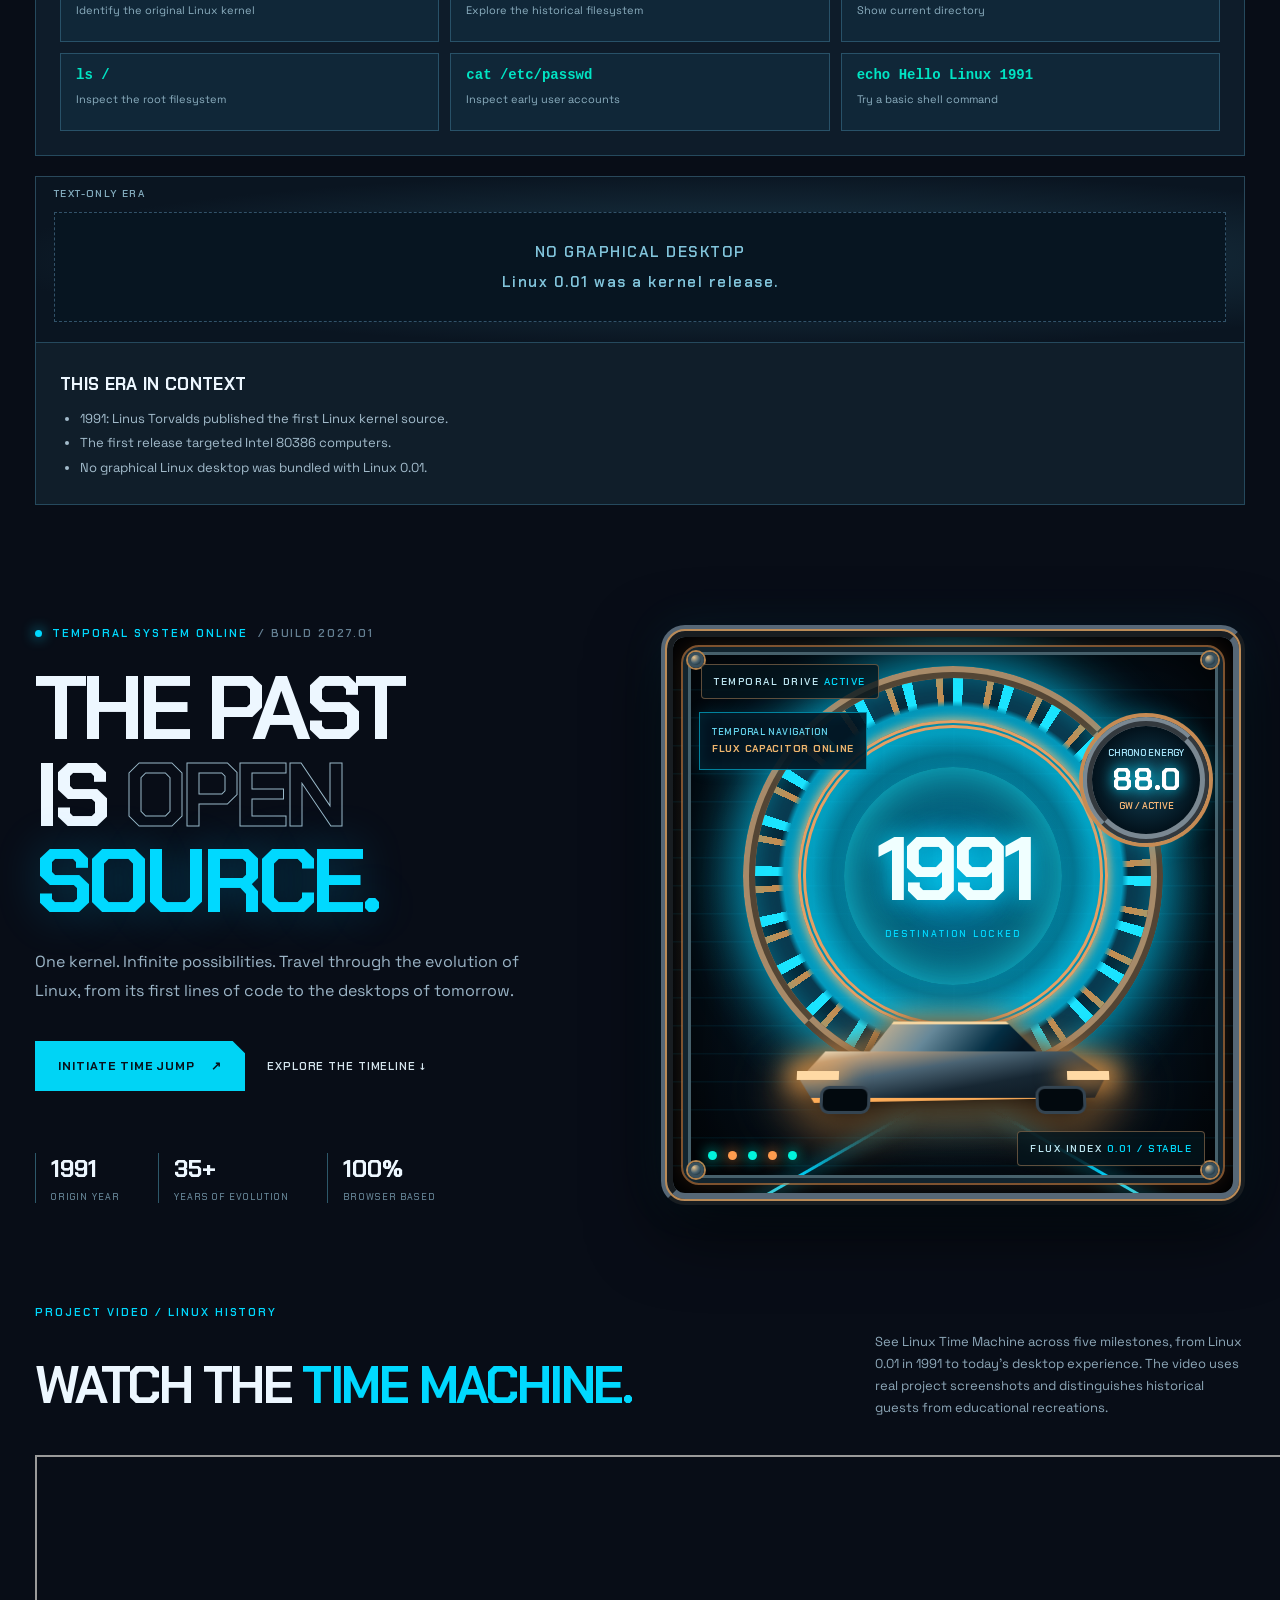
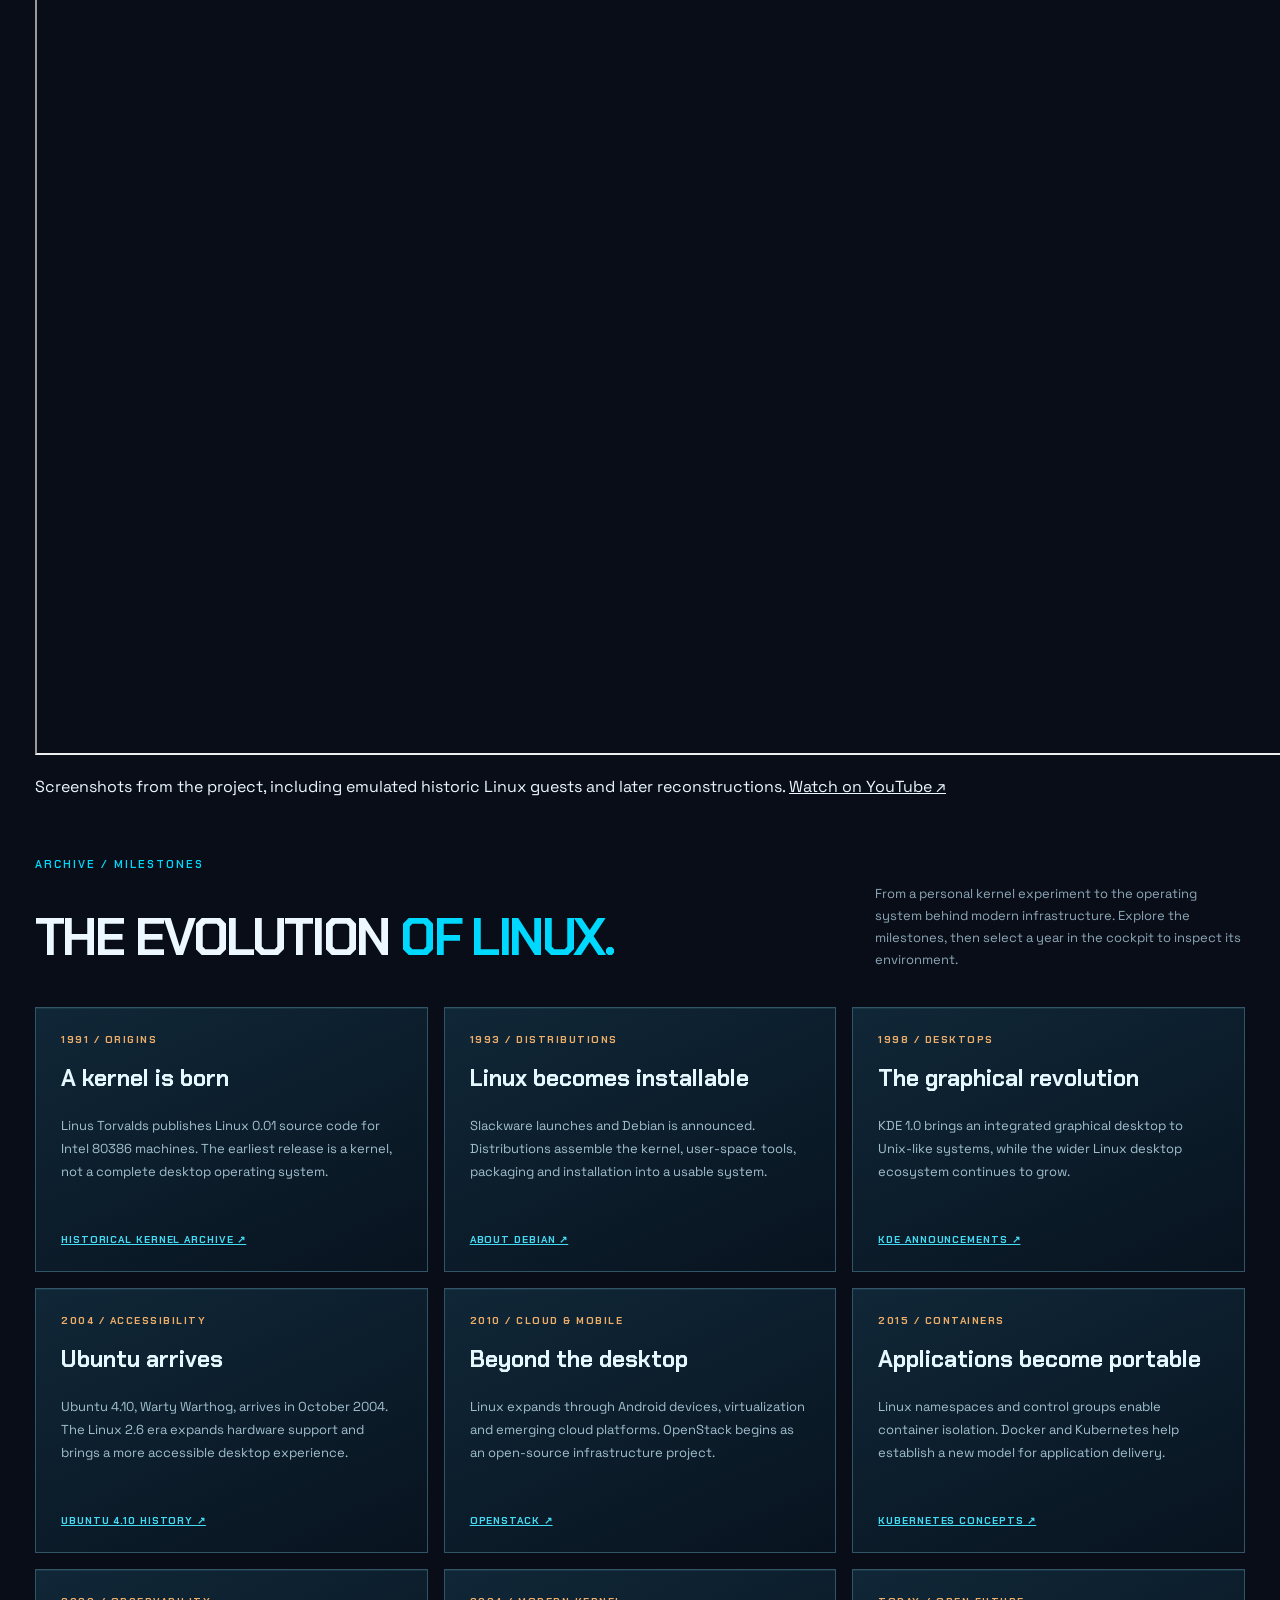
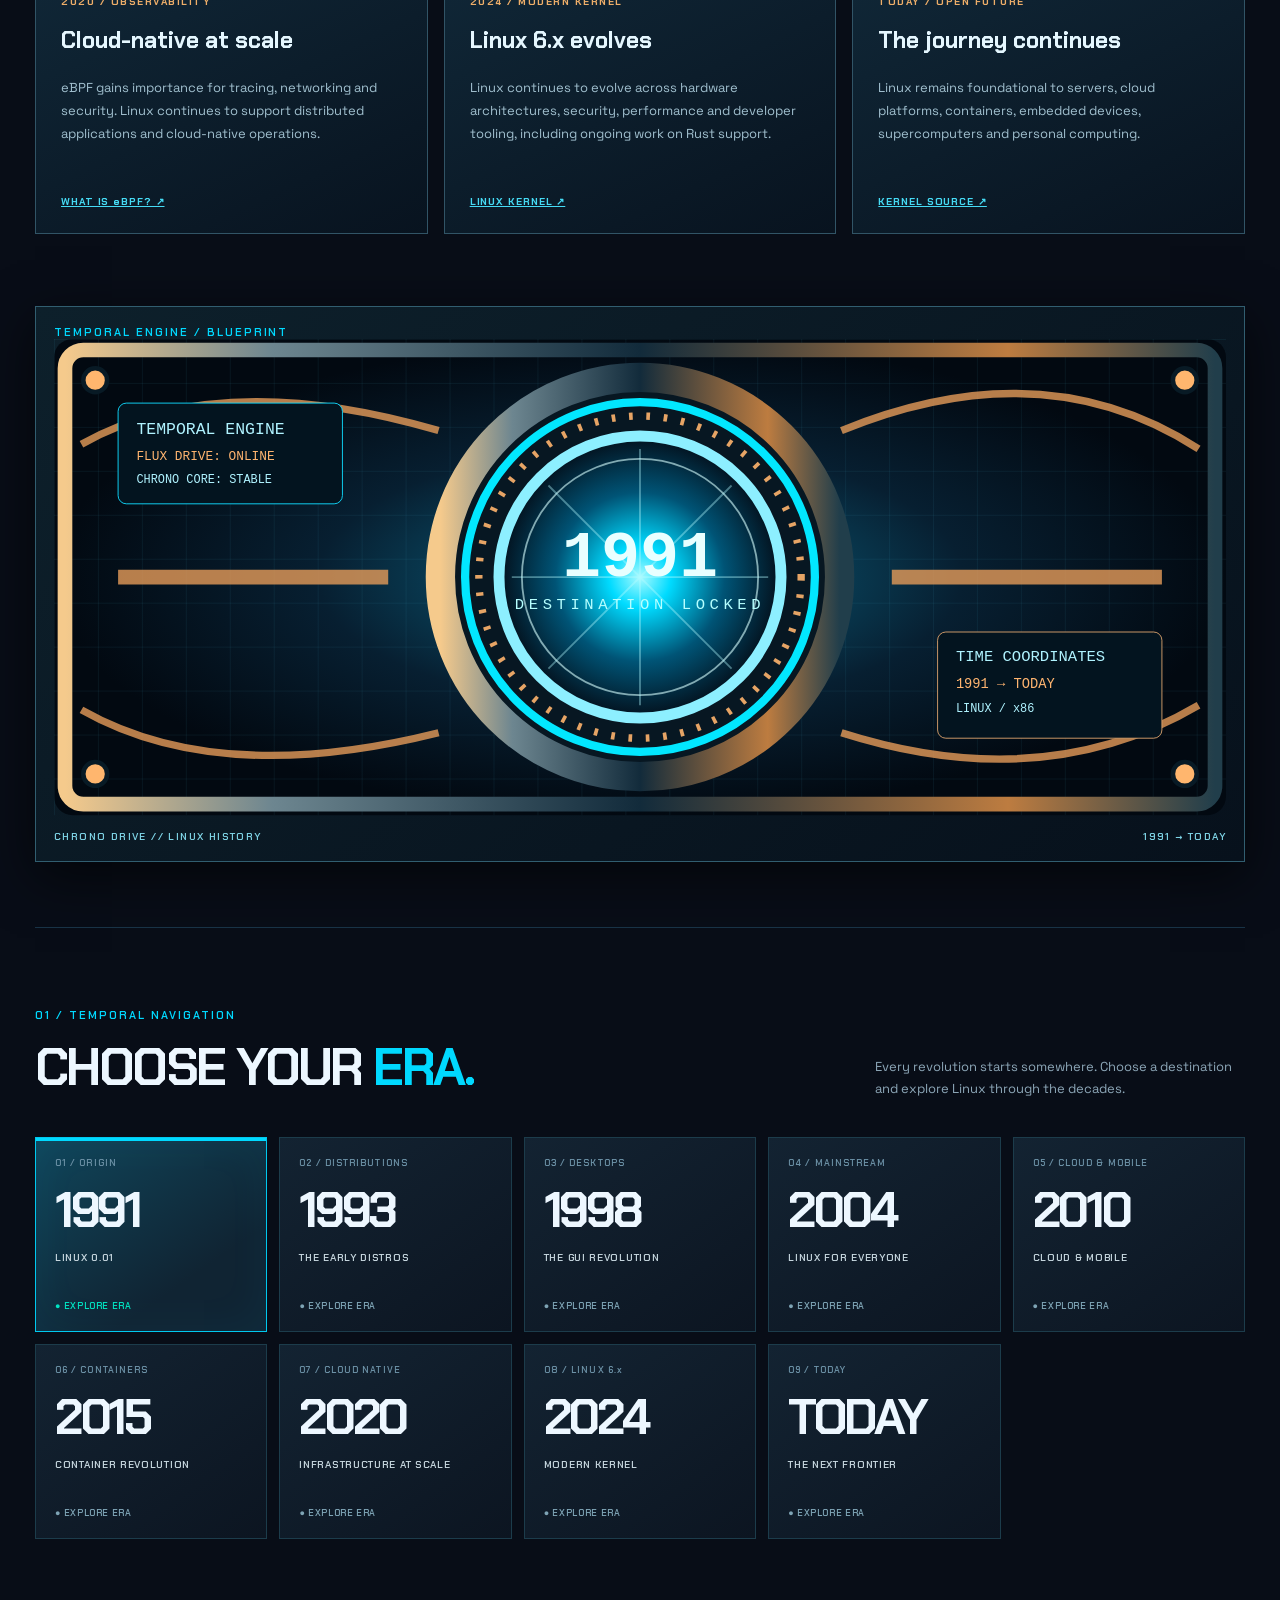
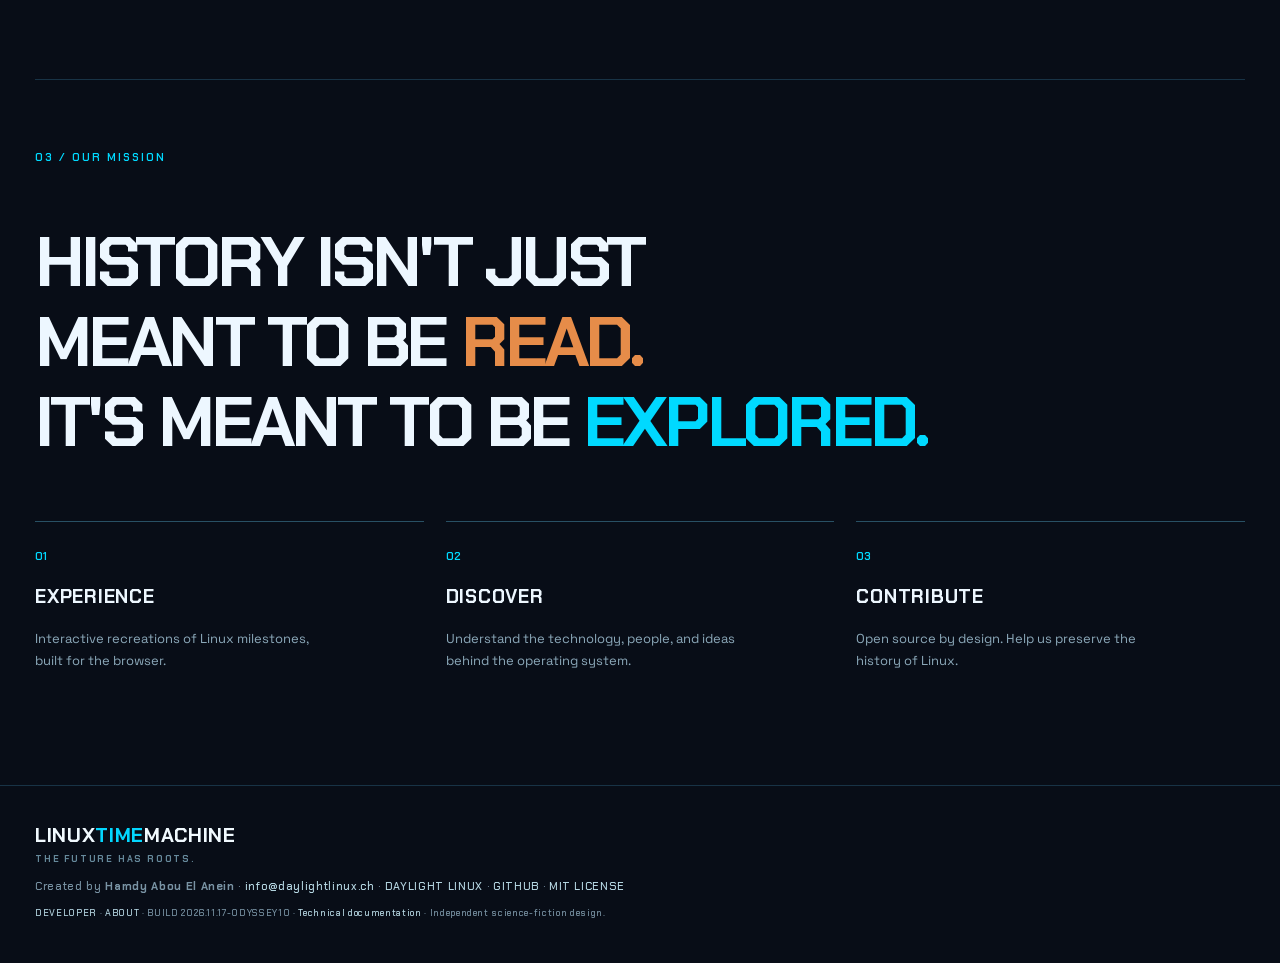
==== commit 5cfaf4af: "feat(video): feature official YouTube demo without changing VM boot code" ====
--- a/index.html
+++ b/index.html
@@ -3,16 +3,32 @@
 <head>
 <meta charset="UTF-8"><meta name="viewport" content="width=device-width,initial-scale=1">
 <meta name="theme-color" content="#080d17">
-<meta name="description" content="Linux Time Machine: travel from 1991 to the future of Linux. An interactive retro-futuristic journey through Linux history, directly in your browser.">
-<meta property="og:title" content="Linux Time Machine — Rewrite the Timeline">
-<meta property="og:description" content="Set your coordinates to 1991. Explore the birth of Linux in an interactive time-travel experience.">
-<meta property="og:type" content="website"><meta property="og:url" content="https://linuxtimemachine.org/">
-<title>Linux Time Machine — Rewrite the Timeline</title>
+<meta name="description" content="Explore historical Linux x86 guests, early Linux kernels and interactive retro desktops from 1991 to today, directly in your browser. Created by Hamdy Abou El Anein.">
+<link rel="canonical" href="https://linuxtimemachine.org/">
+<meta property="og:site_name" content="Linux Time Machine">
+<meta property="og:title" content="Linux Time Machine — Run Historic Linux in Your Browser">
+<meta property="og:description" content="Explore historical Linux kernel experiments, x86 guests and interactive recreations of Linux history from 1991 to today.">
+<meta property="og:type" content="website">
+<meta property="og:url" content="https://linuxtimemachine.org/">
+<meta property="og:image" content="https://linuxtimemachine.org/assets/linux-time-machine-social.png">
+<meta property="og:image:secure_url" content="https://linuxtimemachine.org/assets/linux-time-machine-social.png">
+<meta property="og:image:type" content="image/png">
+<meta property="og:image:width" content="1200">
+<meta property="og:image:height" content="630">
+<meta property="og:image:alt" content="Illustrated Linux Time Machine project banner with Linux 1991 and Slackware 1993 retro terminal elements.">
+<meta name="twitter:card" content="summary_large_image">
+<meta name="twitter:title" content="Linux Time Machine — Run Historic Linux in Your Browser">
+<meta name="twitter:description" content="Explore early Linux kernels, authentic x86 guest configurations and interactive Linux history.">
+<meta name="twitter:image" content="https://linuxtimemachine.org/assets/linux-time-machine-social.png">
+<title>Linux Time Machine — Run Historic Linux in Your Browser</title>
+<script type="application/ld+json">
+{"@context":"https://schema.org","@type":"WebSite","name":"Linux Time Machine","url":"https://linuxtimemachine.org/","description":"Interactive Linux history with historical x86 guest configurations and later educational reconstructions.","creator":{"@type":"Person","name":"Hamdy Abou El Anein","url":"https://linuxtimemachine.org/developer","sameAs":["https://github.com/hamdyaea","https://daylightlinux.ch"]}}
+</script>
 <link rel="stylesheet" href="/style.css?v=20261118-kernelfacts1">
 </head>
 <body>
 <div class="ambient" aria-hidden="true"></div>
-<header class="site-header"><a class="brand" href="/" aria-label="Linux Time Machine home"><span class="brand-icon">⌁</span><span>LINUX<span class="brand-highlight">TIME</span>MACHINE<small>CHRONONAUT DIVISION · EST. 1991</small></span></a><nav class="header-links"><a href="#timeline">TIMELINE</a><a href="#terminal-section">TERMINAL</a><a href="/developer.html">DEVELOPER</a><a href="/about.html">ABOUT</a><a href="https://github.com/hamdyaea/linux-time-machine" target="_blank" rel="noopener noreferrer">SOURCE ↗</a></nav></header>
+<header class="site-header"><a class="brand" href="/" aria-label="Linux Time Machine home"><span class="brand-icon">⌁</span><span>LINUX<span class="brand-highlight">TIME</span>MACHINE<small>CHRONONAUT DIVISION · EST. 1991</small></span></a><nav class="header-links"><a href="#timeline">TIMELINE</a><a href="#terminal-section">TERMINAL</a><a href="#watch-demo">WATCH DEMO</a><a href="/developer.html">DEVELOPER</a><a href="/about.html">ABOUT</a><a href="https://github.com/hamdyaea/linux-time-machine" target="_blank" rel="noopener noreferrer">SOURCE ↗</a></nav></header>
 <main>
 <section class="console-section console-featured" id="terminal-section" aria-labelledby="console-title"><div class="section-kicker">02 / TIME DESTINATION</div><div class="section-heading"><h2 id="console-title">BOOT INTO <em>1991.</em></h2><p id="console-description">Step into the earliest chapter of Linux. Explore the command line and learn how it all began.</p></div>
 <div class="chrono-dashboard"><div class="chrono-banner"><span class="chrono-emblem">◉</span><div><strong>LINUX TIME MACHINE</strong><small>THE OPEN SOURCE CHRONONAUT EXPERIENCE</small></div><span class="chrono-power">● TEMPORAL CORE ONLINE</span></div><div class="chrono-side"><div class="chrono-side-title">TIME COORDINATES</div><div class="quick-years" aria-label="Select Linux year"><span>DESTINATION</span><button type="button" data-jump="1991" class="selected">1991</button><button type="button" data-jump="1993">1993</button><button type="button" data-jump="1998">1998</button><button type="button" data-jump="2004">2004</button><button type="button" data-jump="2010">2010</button><button type="button" data-jump="2015">2015</button><button type="button" data-jump="2020">2020</button><button type="button" data-jump="2024">2024</button><button type="button" data-jump="today">TODAY</button></div>
@@ -33,6 +49,14 @@
 <div class="vehicle"><div class="vehicle-cabin"></div><div class="vehicle-body"></div><div class="vehicle-light left"></div><div class="vehicle-light right"></div><div class="wheel left"></div><div class="wheel right"></div></div>
 <div class="scene-label bottom">FLUX INDEX <span>0.01 / STABLE</span></div>
 </div>
+</section>
+<section class="demo-section" id="watch-demo" aria-labelledby="demo-title">
+  <div class="section-kicker">PROJECT VIDEO / LINUX HISTORY</div>
+  <div class="section-heading"><h2 id="demo-title">WATCH THE <em>TIME MACHINE.</em></h2><p>See Linux Time Machine across five milestones, from Linux 0.01 in 1991 to today's desktop experience. The video uses real project screenshots and distinguishes historical guests from educational recreations.</p></div>
+  <div class="demo-video">
+    <iframe src="https://www.youtube-nocookie.com/embed/GdhBmuVOcXc" title="Linux Time Machine — 1991 to Today — official project video" width="1600" height="900" loading="lazy" referrerpolicy="strict-origin-when-cross-origin" allow="encrypted-media; picture-in-picture; fullscreen" allowfullscreen></iframe>
+  </div>
+  <p class="demo-caption">Screenshots from the project, including emulated historic Linux guests and later reconstructions. <a href="https://youtu.be/GdhBmuVOcXc" target="_blank" rel="noopener noreferrer">Watch on YouTube ↗</a></p>
 </section>
 <section class="history-archive" id="history-archive" aria-labelledby="archive-title"><div class="section-kicker">ARCHIVE / MILESTONES</div><div class="section-heading"><h2 id="archive-title">THE EVOLUTION <em>OF LINUX.</em></h2><p>From a personal kernel experiment to the operating system behind modern infrastructure. Explore the milestones, then select a year in the cockpit to inspect its environment.</p></div><div class="history-grid">
 <article><span>1991 / ORIGINS</span><h3>A kernel is born</h3><p>Linus Torvalds publishes Linux 0.01 source code for Intel 80386 machines. The earliest release is a kernel, not a complete desktop operating system.</p><a href="https://www.kernel.org/pub/linux/kernel/Historic/">HISTORICAL KERNEL ARCHIVE ↗</a></article>
@@ -60,5 +84,5 @@
 </div></section>
 <section class="manifesto"><div class="section-kicker">03 / OUR MISSION</div><h2>HISTORY ISN'T JUST<br>MEANT TO BE <em>READ.</em><br>IT'S MEANT TO BE <span>EXPLORED.</span></h2><div class="manifesto-grid"><article><span>01</span><h3>EXPERIENCE</h3><p>Interactive recreations of Linux milestones, built for the browser.</p></article><article><span>02</span><h3>DISCOVER</h3><p>Understand the technology, people, and ideas behind the operating system.</p></article><article><span>03</span><h3>CONTRIBUTE</h3><p>Open source by design. Help us preserve the history of Linux.</p></article></div></section>
 </main><footer><div class="footer-brand">LINUX<span>TIME</span>MACHINE <small>THE FUTURE HAS ROOTS.</small></div><div>Created by <strong>Hamdy Abou El Anein</strong> · <a href="mailto:info@daylightlinux.ch">info@daylightlinux.ch</a> · <a href="https://daylightlinux.ch">DAYLIGHT LINUX</a> · <a href="https://github.com/hamdyaea/linux-time-machine">GITHUB</a> · <a href="https://github.com/hamdyaea/linux-time-machine/blob/main/LICENSE">MIT LICENSE</a></div><small><a href="/developer.html">DEVELOPER</a> · <a href="/about.html">ABOUT</a> · BUILD 2026.11.17-ODYSSEY10 · <a href="https://github.com/hamdyaea/linux-time-machine#historical-accuracy">Technical documentation</a> · Independent science-fiction design.</small></footer>
-<script type="module" src="/app.js?v=20261118-ubuntu2004-1"></script>
-<script src="/vm-diagnostics.js?v=20261117-home-native2"></script><script src="/vendor/v86/libv86.js?v=20261117-home-native2"></script><script src="/vm.js?v=20261118-ubuntu2004-blob2"></script></body></html>+<script type="module" src="/app.js?v=20261118-ubuntu2004-visible4"></script>
+<script src="/vm-diagnostics.js?v=20261117-home-native2"></script><script src="/vendor/v86/libv86.js?v=20261117-home-native2"></script><script src="/vm.js?v=20261118-ubuntu2004-r2-range1"></script></body></html>
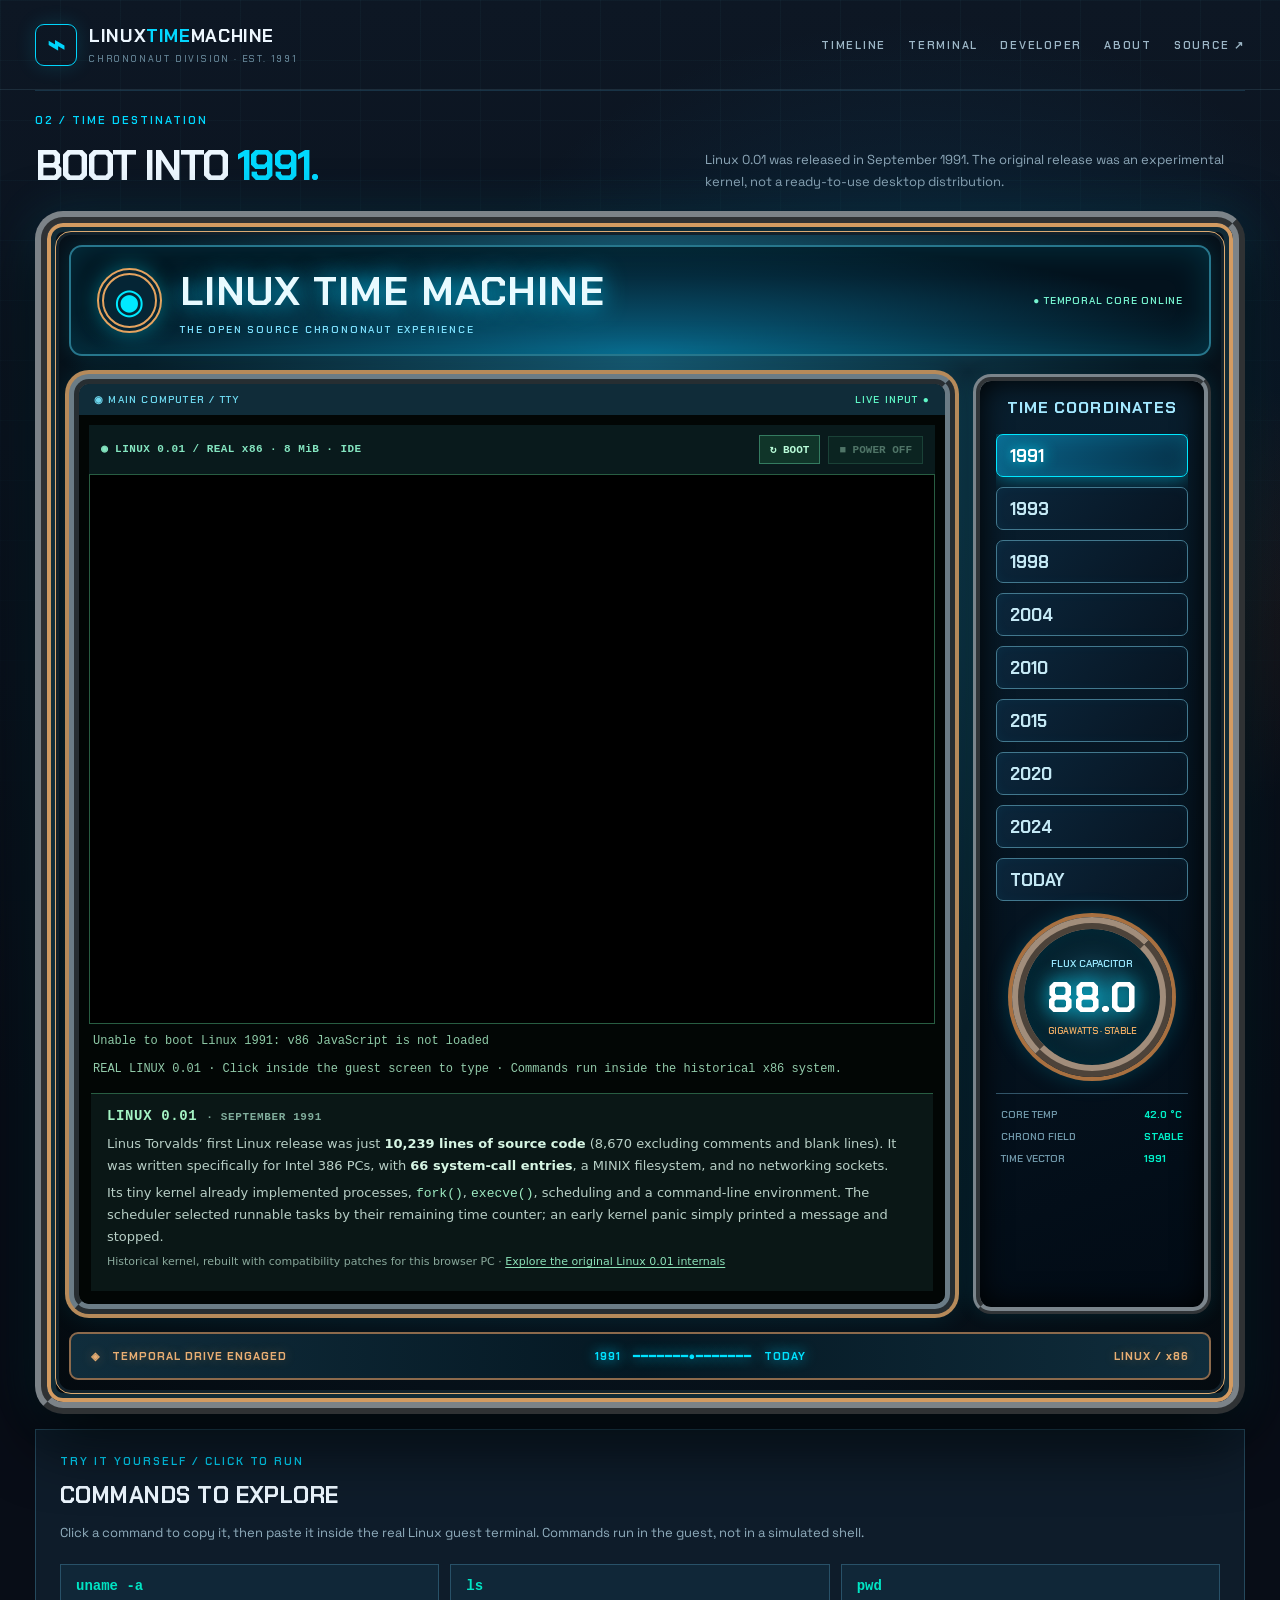
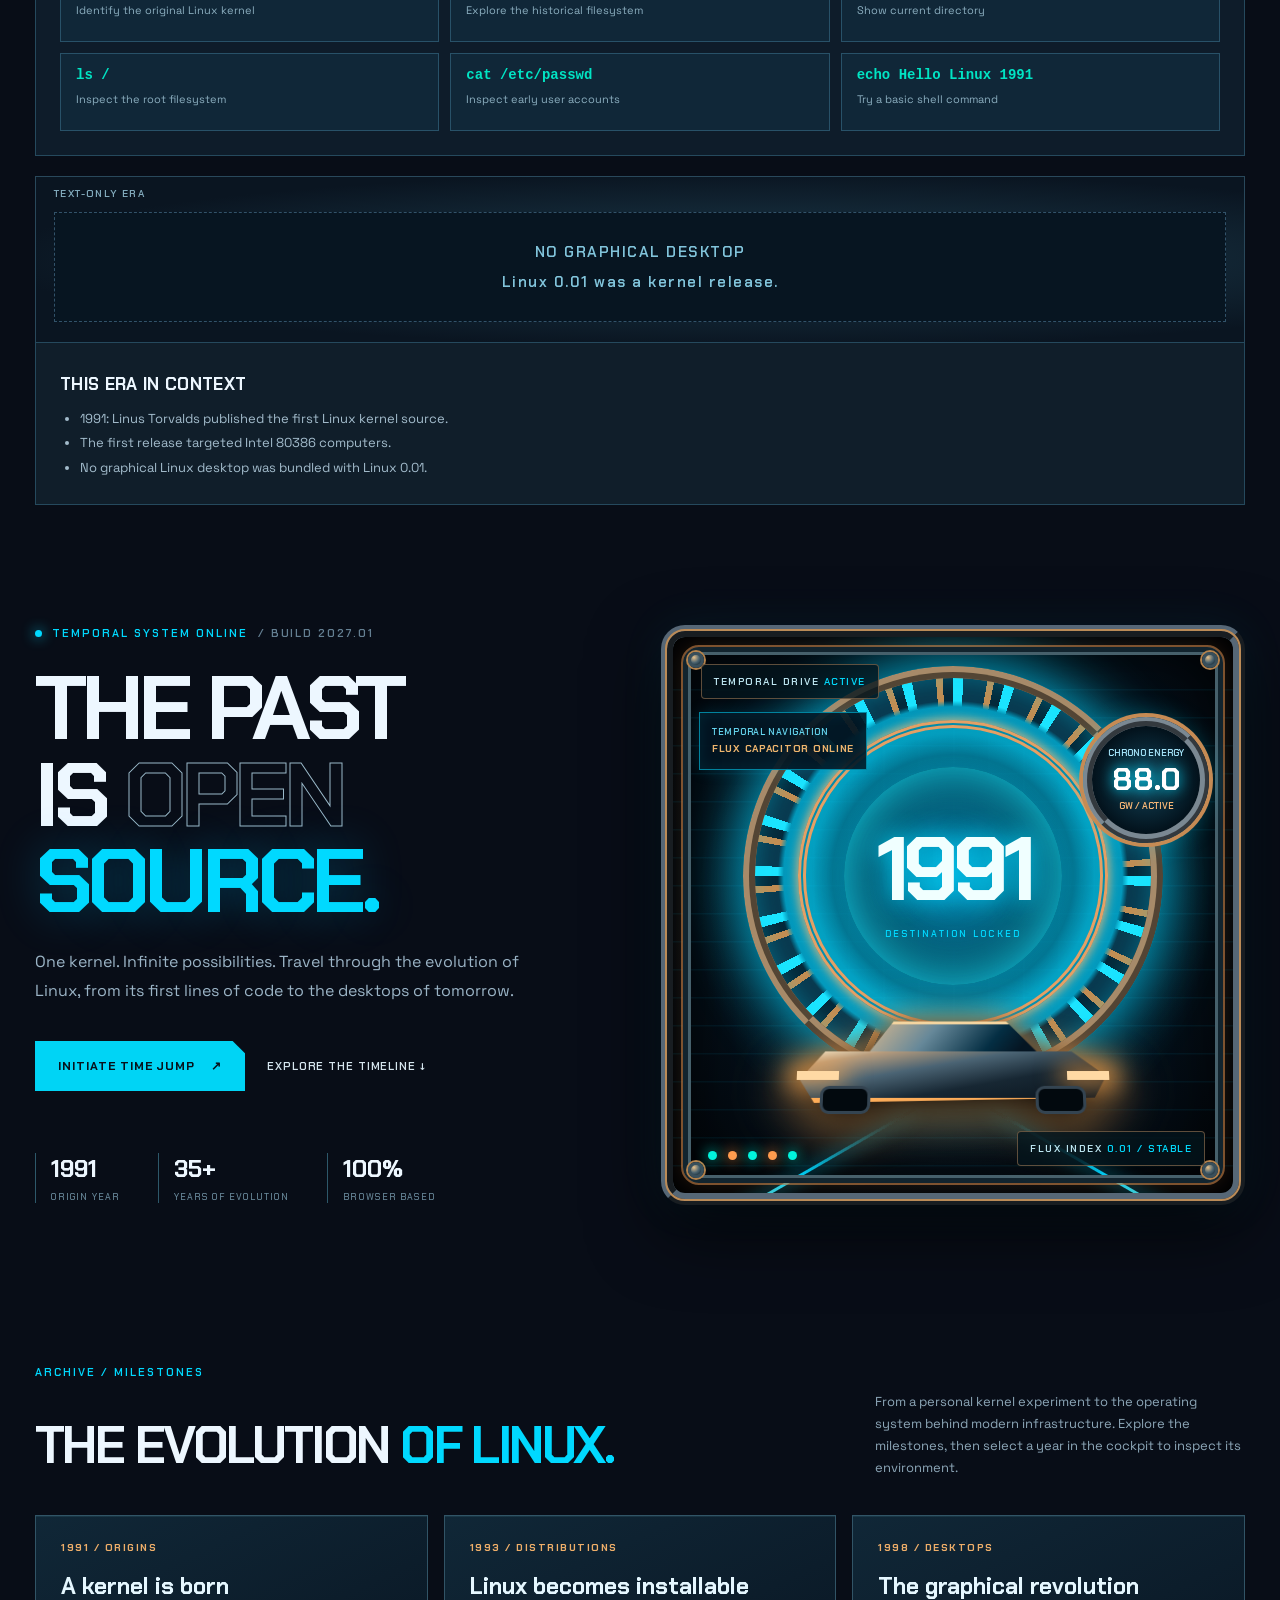
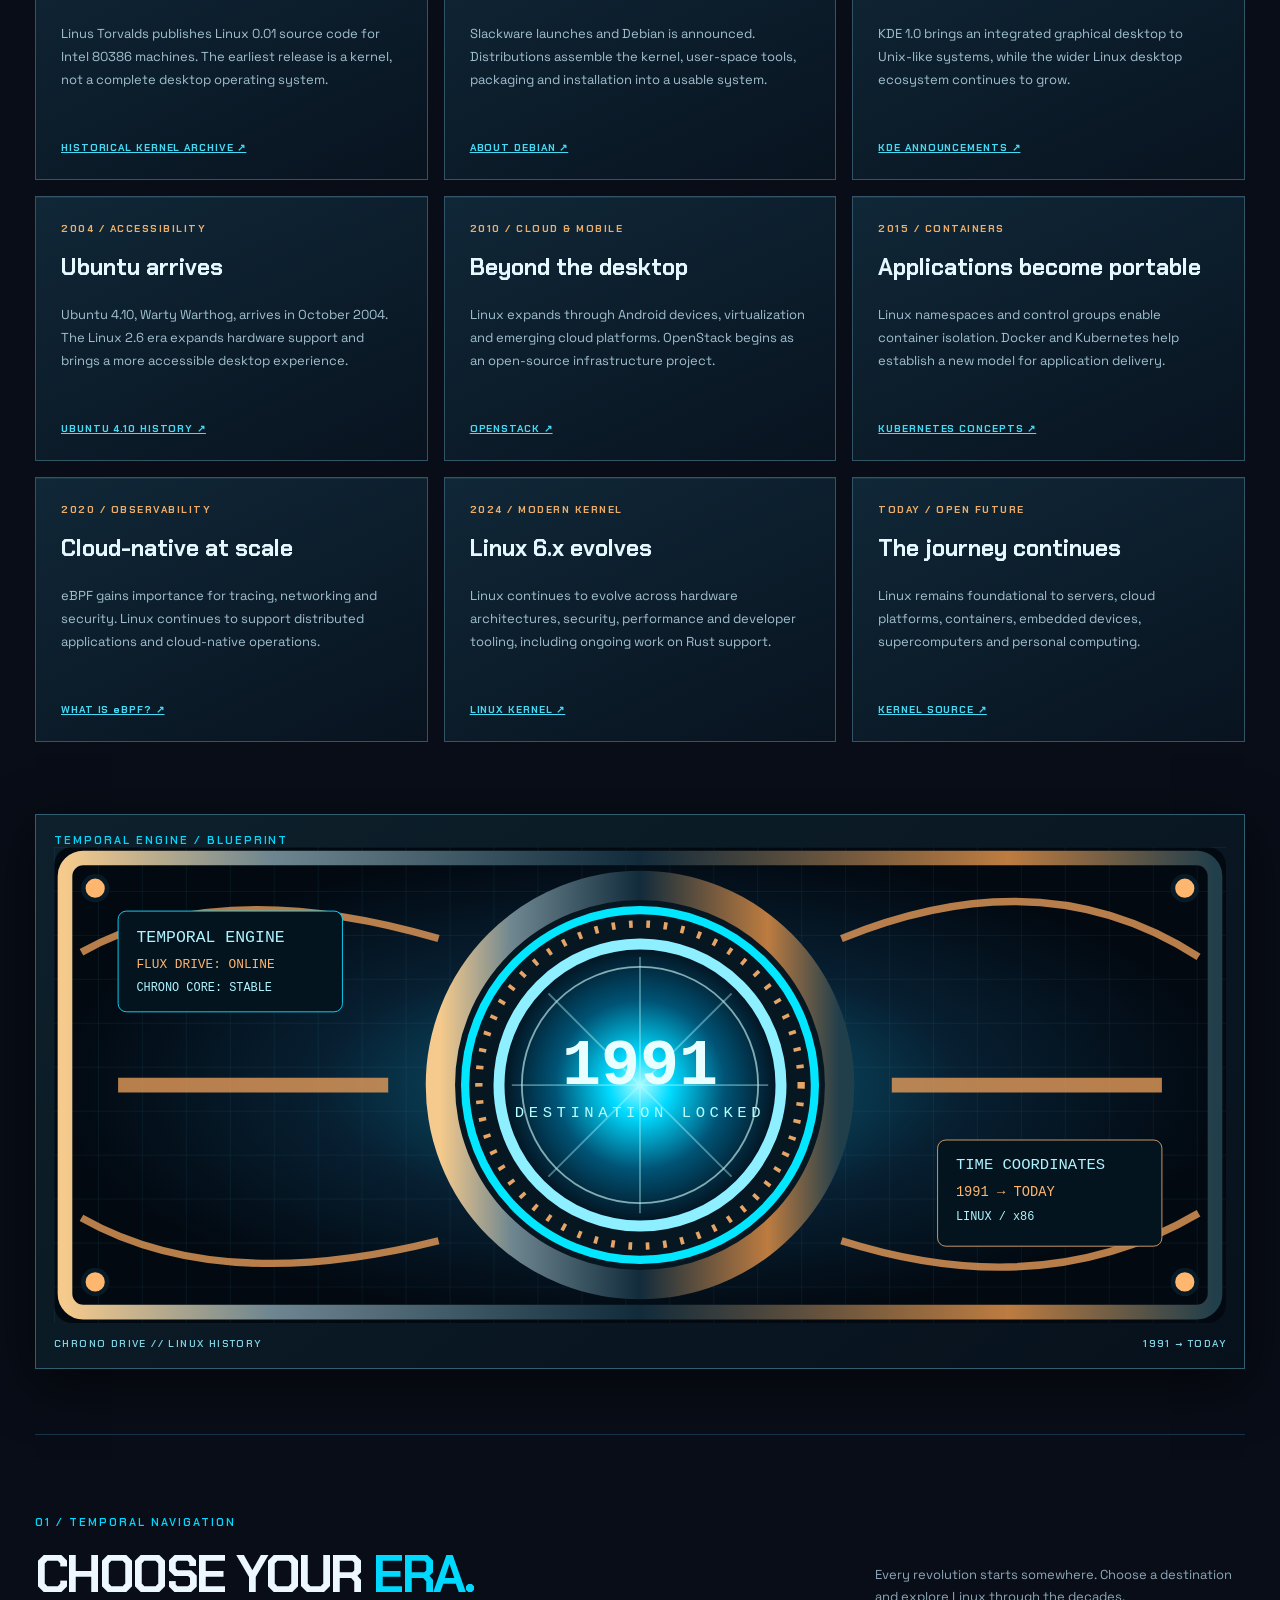
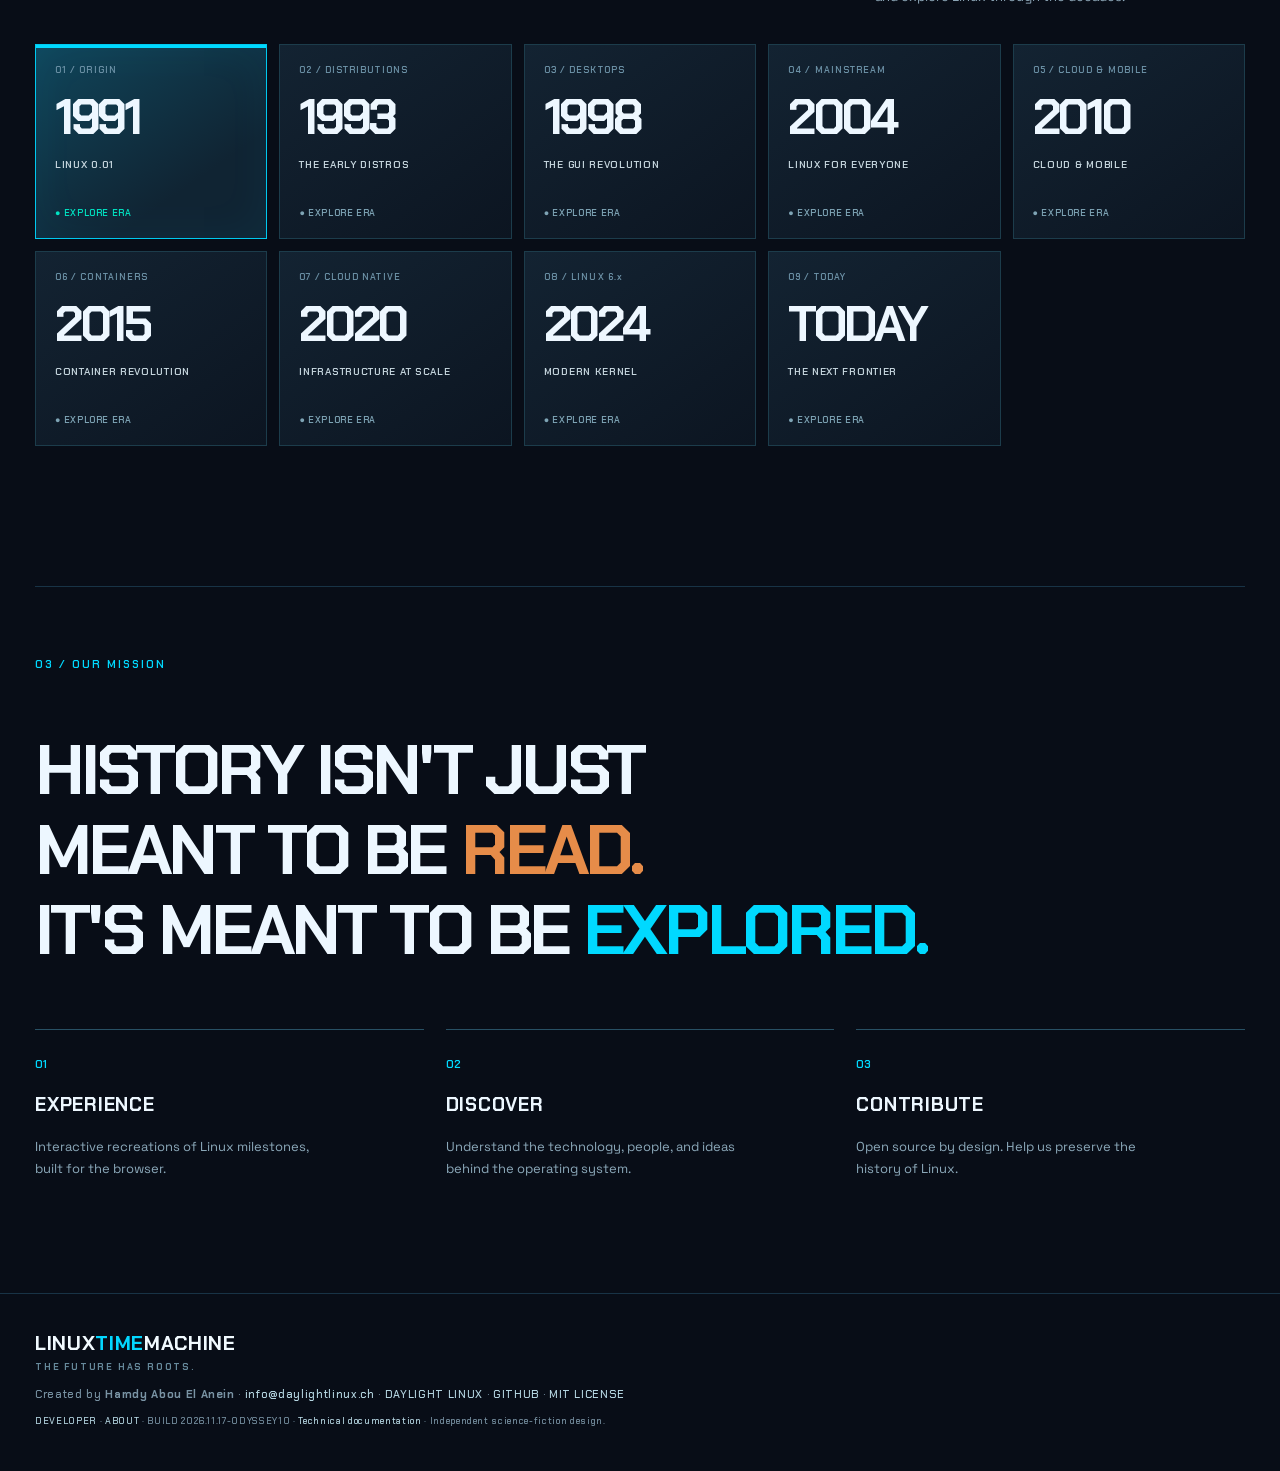
==== commit 5d9b2a58: "fix(video): show YouTube demo only on About, not terminal homepage" ====
--- a/index.html
+++ b/index.html
@@ -28,7 +28,7 @@
 </head>
 <body>
 <div class="ambient" aria-hidden="true"></div>
-<header class="site-header"><a class="brand" href="/" aria-label="Linux Time Machine home"><span class="brand-icon">⌁</span><span>LINUX<span class="brand-highlight">TIME</span>MACHINE<small>CHRONONAUT DIVISION · EST. 1991</small></span></a><nav class="header-links"><a href="#timeline">TIMELINE</a><a href="#terminal-section">TERMINAL</a><a href="#watch-demo">WATCH DEMO</a><a href="/developer.html">DEVELOPER</a><a href="/about.html">ABOUT</a><a href="https://github.com/hamdyaea/linux-time-machine" target="_blank" rel="noopener noreferrer">SOURCE ↗</a></nav></header>
+<header class="site-header"><a class="brand" href="/" aria-label="Linux Time Machine home"><span class="brand-icon">⌁</span><span>LINUX<span class="brand-highlight">TIME</span>MACHINE<small>CHRONONAUT DIVISION · EST. 1991</small></span></a><nav class="header-links"><a href="#timeline">TIMELINE</a><a href="#terminal-section">TERMINAL</a><a href="/developer.html">DEVELOPER</a><a href="/about.html">ABOUT</a><a href="https://github.com/hamdyaea/linux-time-machine" target="_blank" rel="noopener noreferrer">SOURCE ↗</a></nav></header>
 <main>
 <section class="console-section console-featured" id="terminal-section" aria-labelledby="console-title"><div class="section-kicker">02 / TIME DESTINATION</div><div class="section-heading"><h2 id="console-title">BOOT INTO <em>1991.</em></h2><p id="console-description">Step into the earliest chapter of Linux. Explore the command line and learn how it all began.</p></div>
 <div class="chrono-dashboard"><div class="chrono-banner"><span class="chrono-emblem">◉</span><div><strong>LINUX TIME MACHINE</strong><small>THE OPEN SOURCE CHRONONAUT EXPERIENCE</small></div><span class="chrono-power">● TEMPORAL CORE ONLINE</span></div><div class="chrono-side"><div class="chrono-side-title">TIME COORDINATES</div><div class="quick-years" aria-label="Select Linux year"><span>DESTINATION</span><button type="button" data-jump="1991" class="selected">1991</button><button type="button" data-jump="1993">1993</button><button type="button" data-jump="1998">1998</button><button type="button" data-jump="2004">2004</button><button type="button" data-jump="2010">2010</button><button type="button" data-jump="2015">2015</button><button type="button" data-jump="2020">2020</button><button type="button" data-jump="2024">2024</button><button type="button" data-jump="today">TODAY</button></div>
@@ -49,14 +49,6 @@
 <div class="vehicle"><div class="vehicle-cabin"></div><div class="vehicle-body"></div><div class="vehicle-light left"></div><div class="vehicle-light right"></div><div class="wheel left"></div><div class="wheel right"></div></div>
 <div class="scene-label bottom">FLUX INDEX <span>0.01 / STABLE</span></div>
 </div>
-</section>
-<section class="demo-section" id="watch-demo" aria-labelledby="demo-title">
-  <div class="section-kicker">PROJECT VIDEO / LINUX HISTORY</div>
-  <div class="section-heading"><h2 id="demo-title">WATCH THE <em>TIME MACHINE.</em></h2><p>See Linux Time Machine across five milestones, from Linux 0.01 in 1991 to today's desktop experience. The video uses real project screenshots and distinguishes historical guests from educational recreations.</p></div>
-  <div class="demo-video">
-    <iframe src="https://www.youtube-nocookie.com/embed/GdhBmuVOcXc" title="Linux Time Machine — 1991 to Today — official project video" width="1600" height="900" loading="lazy" referrerpolicy="strict-origin-when-cross-origin" allow="encrypted-media; picture-in-picture; fullscreen" allowfullscreen></iframe>
-  </div>
-  <p class="demo-caption">Screenshots from the project, including emulated historic Linux guests and later reconstructions. <a href="https://youtu.be/GdhBmuVOcXc" target="_blank" rel="noopener noreferrer">Watch on YouTube ↗</a></p>
 </section>
 <section class="history-archive" id="history-archive" aria-labelledby="archive-title"><div class="section-kicker">ARCHIVE / MILESTONES</div><div class="section-heading"><h2 id="archive-title">THE EVOLUTION <em>OF LINUX.</em></h2><p>From a personal kernel experiment to the operating system behind modern infrastructure. Explore the milestones, then select a year in the cockpit to inspect its environment.</p></div><div class="history-grid">
 <article><span>1991 / ORIGINS</span><h3>A kernel is born</h3><p>Linus Torvalds publishes Linux 0.01 source code for Intel 80386 machines. The earliest release is a kernel, not a complete desktop operating system.</p><a href="https://www.kernel.org/pub/linux/kernel/Historic/">HISTORICAL KERNEL ARCHIVE ↗</a></article>
--- a/style.css
+++ b/style.css
@@ -193,3 +193,13 @@
 .linux001-facts-source a{color:#8ce2b8;text-decoration:underline;text-underline-offset:2px}
 
 .temporal-gallery .temporal-engine-live{display:block;width:100%;height:auto;max-width:100%;}
+
+
+/* Project video embed: standalone, responsive and isolated from the emulator. */
+.demo-section{margin:64px 0 76px}
+.demo-section .section-heading p{max-width:760px}
+.demo-video{width:100%;max-width:1180px;margin:28px auto 0;aspect-ratio:16/9;overflow:hidden;border:1px solid #3a7085;border-radius:16px;background:#050b14;box-shadow:0 18px 54px #0006,0 0 0 5px #102a37}
+.demo-video iframe{display:block;width:100%;height:100%;border:0}
+.demo-caption{max-width:1180px;margin:18px auto 0;color:#99bccc;font:13px/1.7 system-ui,sans-serif}
+.demo-caption a{color:#67e3f8;text-decoration:underline;text-underline-offset:3px}
+@media(max-width:650px){.demo-section{margin:45px 0 58px}.demo-video{border-radius:8px;box-shadow:0 0 0 3px #102a37}.demo-caption{font-size:12px}}
